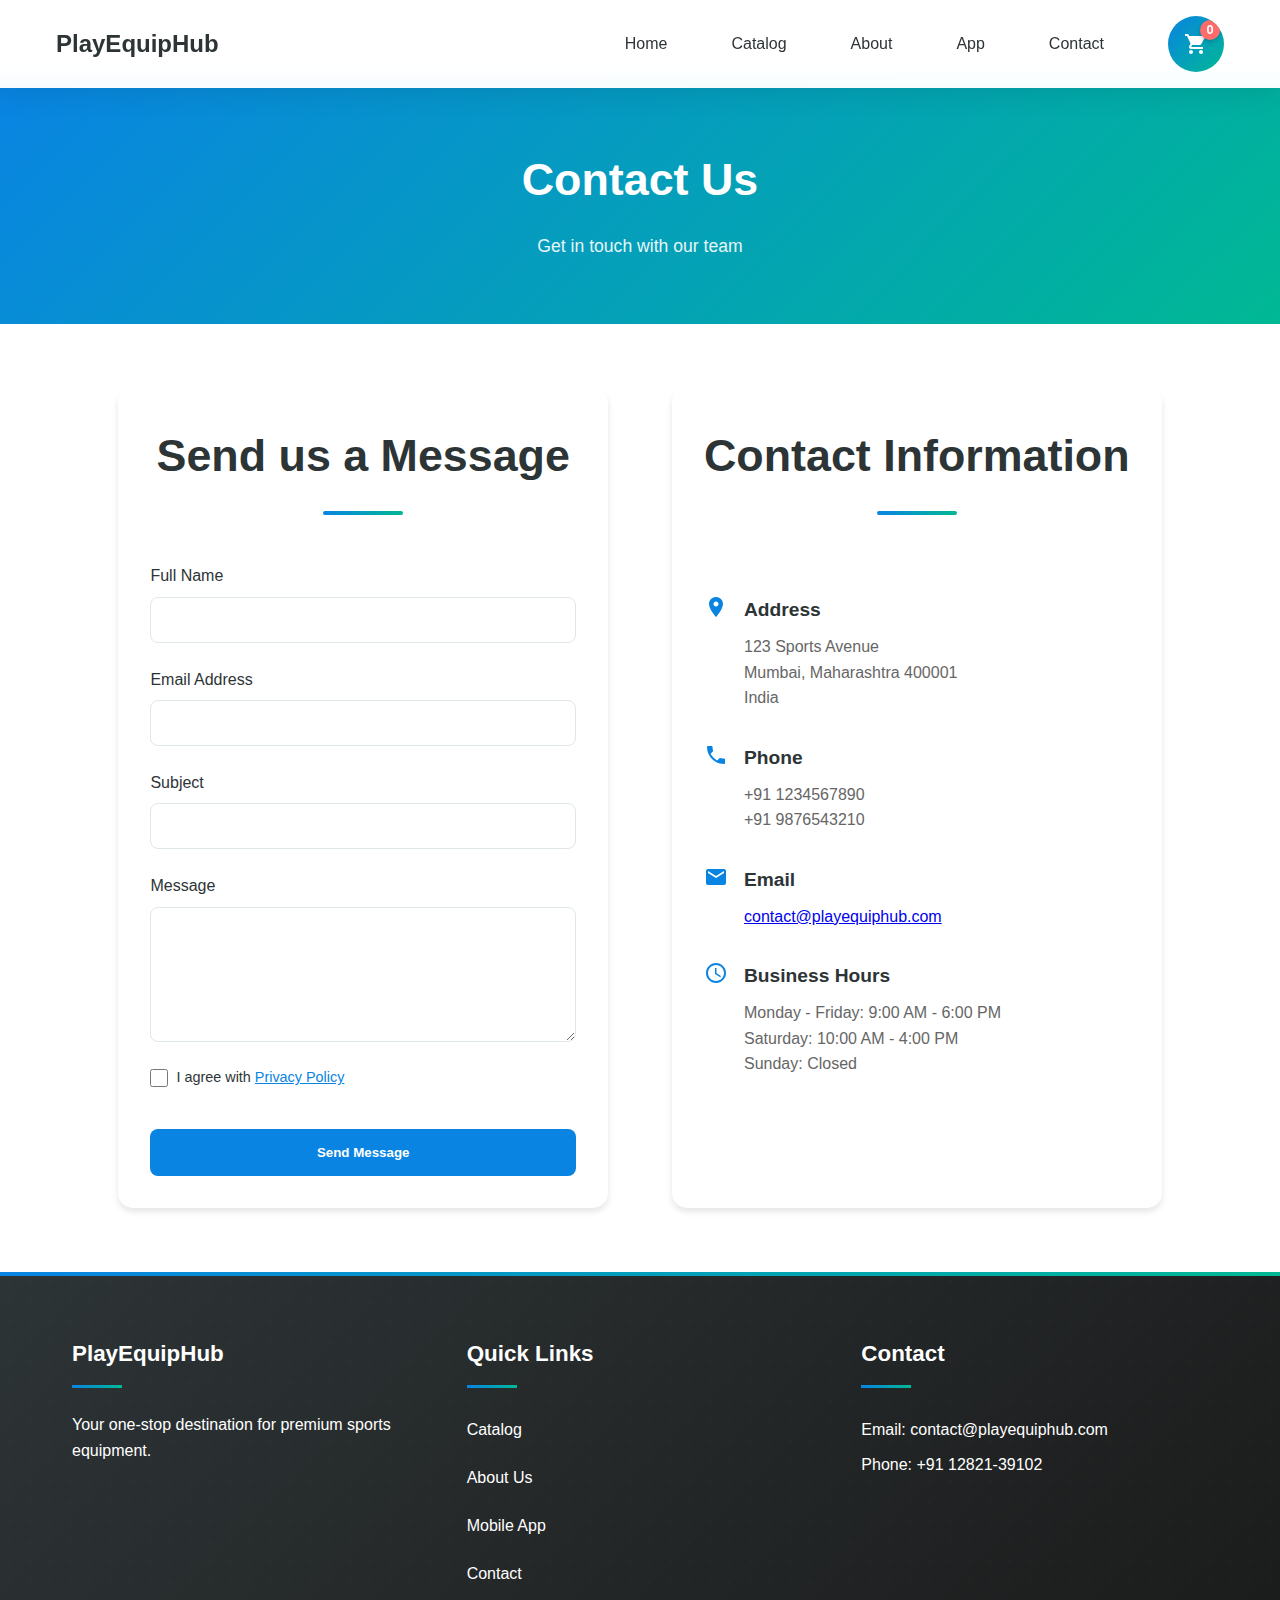
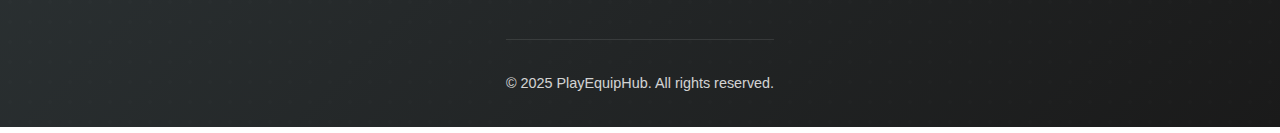
==== contact/index.html @ 311d6563 "initial commit" ====
<!DOCTYPE html>
<html lang="en">
<head>
    <meta charset="UTF-8">
		<meta name="description" content="Contact us at PlayEquipHub for any inquiries or assistance. We are here to help you with your sports equipment needs. Get in touch with us today!">
    <meta name="viewport" content="width=device-width, initial-scale=1.0">
    <title>Contact Us - PlayEquipHub</title>
    <link rel="stylesheet" href="/css/style.css">
</head>
<body>
	<header class="header">
		<div class="header-container">
				<div class="logo">
						<a href="/">PlayEquipHub</a>
				</div>
				<nav class="nav-menu">
						<ul>
								<li><a href="/">Home</a></li>
								<li><a href="/catalog">Catalog</a></li>
								<li><a href="/about">About</a></li>
								<li><a href="/app">App</a></li>
								<li><a href="/contact">Contact</a></li>
								<li class="cart-icon">
										<a href="/cart">
												<span class="cart-count">0</span>
												<svg viewBox="0 0 24 24" width="24" height="24">
														<path d="M7 18c-1.1 0-1.99.9-1.99 2S5.9 22 7 22s2-.9 2-2-.9-2-2-2zM1 2v2h2l3.6 7.59-1.35 2.45c-.16.28-.25.61-.25.96 0 1.1.9 2 2 2h12v-2H7.42c-.14 0-.25-.11-.25-.25l.03-.12.9-1.63h7.45c.75 0 1.41-.41 1.75-1.03l3.58-6.49c.08-.14.12-.31.12-.48 0-.55-.45-1-1-1H5.21l-.94-2H1zm16 16c-1.1 0-1.99.9-1.99 2s.89 2 1.99 2 2-.9 2-2-.9-2-2-2z"/>
												</svg>
										</a>
								</li>
						</ul>
				</nav>
		</div>
</header>

    <main class="contact-page">
        <section class="page-hero">
            <div class="section-container">
                <h1>Contact Us</h1>
                <p>Get in touch with our team</p>
            </div>
        </section>

        <div class="contact-content">
            <div class="section-container">
                <div class="contact-grid">
                    <div class="contact-form-container">
                        <h2>Send us a Message</h2>
                        <form class="contact-form" action="/thanks_form.php" method="POST">
                            <div class="form-group">
                                <label for="name">Full Name</label>
                                <input type="text" id="name" name="name" required>
                            </div>
                            <div class="form-group">
                                <label for="email">Email Address</label>
                                <input type="email" id="email" name="email" required>
                            </div>
                            <div class="form-group">
                                <label for="subject">Subject</label>
                                <input type="text" id="subject" name="subject" required>
                            </div>
                            <div class="form-group">
                                <label for="message">Message</label>
                                <textarea id="message" name="message" rows="6" required></textarea>
                            </div>
                            <div class="privacy-checkbox">
                                <input type="checkbox" id="privacy-policy" name="privacy-policy" required>
                                <label for="privacy-policy">I agree with <a href="/privacy-policy">Privacy Policy</a></label>
                            </div>
                            <button type="submit" class="submit-btn">Send Message</button>
                        </form>
                    </div>

                    <div class="contact-info-container">
                        <div class="contact-info">
                            <h2>Contact Information</h2>
                            <div class="info-item">
                                <svg viewBox="0 0 24 24" width="24" height="24">
                                    <path fill="currentColor" d="M12 2C8.13 2 5 5.13 5 9c0 5.25 7 13 7 13s7-7.75 7-13c0-3.87-3.13-7-7-7zm0 9.5c-1.38 0-2.5-1.12-2.5-2.5s1.12-2.5 2.5-2.5 2.5 1.12 2.5 2.5-1.12 2.5-2.5 2.5z"/>
                                </svg>
                                <div>
                                    <h3>Address</h3>
                                    <p>123 Sports Avenue<br>Mumbai, Maharashtra 400001<br>India</p>
                                </div>
                            </div>
                            <div class="info-item">
                                <svg viewBox="0 0 24 24" width="24" height="24">
                                    <path fill="currentColor" d="M6.62 10.79c1.44 2.83 3.76 5.14 6.59 6.59l2.2-2.2c.27-.27.67-.36 1.02-.24 1.12.37 2.33.57 3.57.57.55 0 1 .45 1 1V20c0 .55-.45 1-1 1-9.39 0-17-7.61-17-17 0-.55.45-1 1-1h3.5c.55 0 1 .45 1 1 0 1.25.2 2.45.57 3.57.11.35.03.74-.25 1.02l-2.2 2.2z"/>
                                </svg>
                                <div>
                                    <h3>Phone</h3>
                                    <p>+91 1234567890</p>
                                    <p>+91 9876543210</p>
                                </div>
                            </div>
                            <div class="info-item">
                                <svg viewBox="0 0 24 24" width="24" height="24">
                                    <path fill="currentColor" d="M20 4H4c-1.1 0-1.99.9-1.99 2L2 18c0 1.1.9 2 2 2h16c1.1 0 2-.9 2-2V6c0-1.1-.9-2-2-2zm0 4l-8 5-8-5V6l8 5 8-5v2z"/>
                                </svg>
                                <div>
                                    <h3>Email</h3>
                                    <p><a href="mailto:contact@playequiphub.com">contact@playequiphub.com</a></p>
                                </div>
                            </div>
                            <div class="info-item">
                                <svg viewBox="0 0 24 24" width="24" height="24">
                                    <path fill="currentColor" d="M11.99 2C6.47 2 2 6.48 2 12s4.47 10 9.99 10C17.52 22 22 17.52 22 12S17.52 2 11.99 2zM12 20c-4.42 0-8-3.58-8-8s3.58-8 8-8 8 3.58 8 8-3.58 8-8 8zm.5-13H11v6l5.25 3.15.75-1.23-4.5-2.67z"/>
                                </svg>
                                <div>
                                    <h3>Business Hours</h3>
                                    <p>Monday - Friday: 9:00 AM - 6:00 PM</p>
                                    <p>Saturday: 10:00 AM - 4:00 PM</p>
                                    <p>Sunday: Closed</p>
                                </div>
                            </div>
                        </div>
                    </div>
                </div>
            </div>
        </div>
    </main>

    <footer class="footer">
        <div class="section-container">
            <div class="footer-content">
                <div class="footer-section">
                    <h3>PlayEquipHub</h3>
                    <p>Your one-stop destination for premium sports equipment.</p>
                </div>
                <div class="footer-section">
                    <h3>Quick Links</h3>
                    <ul>
                        <li><a href="/catalog">Catalog</a></li>
                        <li><a href="/about">About Us</a></li>
                        <li><a href="/app">Mobile App</a></li>
                        <li><a href="/contact">Contact</a></li>
                    </ul>
                </div>
                <div class="footer-section">
                    <h3>Contact</h3>
										<p>Email: <a href="mailto:contact@playequiphub.com">contact@playequiphub.com</a></p>
                    <p>Phone: <a href="tel:+911282139102">+91 12821-39102</a></p>
                </div>
            </div>
            <div class="footer-bottom">
                <p>&copy; 2025 PlayEquipHub. All rights reserved.</p>
            </div>
        </div>
    </footer>

    <script src="/js/main.js"></script>
</body>
</html>
---- css/style.css ----
:root {
    --primary-color: #2D3436;
    --secondary-color: #0984E3;
    --accent-color: #00B894;
    --text-color: #2D3436;
    --light-gray: #DFE6E9;
    --white: #FFFFFF;
    --shadow: 0 4px 6px rgba(0, 0, 0, 0.1);
}

* {
    margin: 0;
    padding: 0;
    box-sizing: border-box;
}

body {
    font-family: 'Segoe UI', Tahoma, Geneva, Verdana, sans-serif;
    line-height: 1.6;
    color: var(--text-color);
}

/* Header Styles */
.header {
    position: fixed;
    top: 0;
    left: 0;
    width: 100%;
    background: rgba(255, 255, 255, 0.95);
    backdrop-filter: blur(10px);
    box-shadow: 0 4px 30px rgba(0, 0, 0, 0.1);
    z-index: 1000;
    transition: all 0.3s ease;
}

.header.scrolled {
    background: rgba(255, 255, 255, 0.98);
    transform: translateY(-100%);
}

.header.visible {
    transform: translateY(0);
}

.header-container {
    max-width: 1200px;
    margin: 0 auto;
    padding: 1rem;
    display: flex;
    justify-content: space-between;
    align-items: center;
}

.logo a {
    font-size: 1.5rem;
    font-weight: bold;
    color: var(--primary-color);
    text-decoration: none;
    display: flex;
    align-items: center;
    gap: 0.5rem;
    position: relative;
    overflow: hidden;
}

.logo a::before {
    content: '';
    position: absolute;
    width: 100%;
    height: 2px;
    bottom: 0;
    left: -100%;
    background: linear-gradient(90deg, var(--secondary-color), var(--accent-color));
    transition: left 0.3s ease;
}

.logo a:hover::before {
    left: 0;
}

.nav-menu {
    position: relative;
}

.nav-menu ul {
    display: flex;
    list-style: none;
    gap: 2rem;
    align-items: center;
}

.nav-menu a {
    text-decoration: none;
    color: var(--text-color);
    font-weight: 500;
    padding: 0.5rem 1rem;
    border-radius: 20px;
    transition: all 0.3s ease;
    position: relative;
    overflow: hidden;
}

.nav-menu a::before {
    content: '';
    position: absolute;
    top: 0;
    left: 0;
    width: 100%;
    height: 100%;
    background: linear-gradient(135deg, var(--secondary-color), var(--accent-color));
    opacity: 0;
    z-index: -1;
    transform: translateY(100%);
    transition: all 0.3s ease;
}

.nav-menu a:hover {
    color: var(--white);
}

.nav-menu a:hover::before {
    opacity: 1;
    transform: translateY(0);
}

.cart-icon {
    position: relative;
    margin-left: 1rem;
}

.cart-icon a {
    padding: 1rem;
    background: linear-gradient(135deg, var(--secondary-color), var(--accent-color));
    border-radius: 50%;
    display: flex;
    align-items: center;
    justify-content: center;
}

.cart-icon svg {
    fill: var(--white);
    transition: transform 0.3s ease;
}

.cart-icon:hover svg {
    transform: scale(1.1);
}

.cart-count {
    position: absolute;
    top: 4px;
    right: 4px;
    background: #ff6b6b;
    color: var(--white);
    font-size: 0.8rem;
    padding: 2px 6px;
    border-radius: 50%;
    box-shadow: 0 2px 5px rgba(0, 0, 0, 0.2);
    font-weight: bold;
    min-width: 20px;
    height: 20px;
    display: flex;
    align-items: center;
    justify-content: center;
    z-index: 20;
}

@keyframes pulse {
    0% {
        box-shadow: 0 0 0 0 rgba(0, 184, 148, 0.4);
    }
    70% {
        box-shadow: 0 0 0 10px rgba(0, 184, 148, 0);
    }
    100% {
        box-shadow: 0 0 0 0 rgba(0, 184, 148, 0);
    }
}

/* Hero Section */
.hero {
    margin-top: 80px;
    min-height: 80vh;
    display: flex;
    align-items: center;
    background: linear-gradient(135deg, var(--light-gray) 0%, var(--white) 100%);
    padding: 2rem;
}

.hero-content {
    flex: 1;
    padding: 2rem;
}

.hero h1 {
    font-size: 3.5rem;
    margin-bottom: 1rem;
    color: var(--primary-color);
}

.hero p {
    font-size: 1.2rem;
    margin-bottom: 2rem;
    color: var(--text-color);
}

.download-btn {
    display: inline-block;
    padding: 1rem 2rem;
    background: var(--secondary-color);
    color: var(--white);
    text-decoration: none;
    border-radius: 30px;
    font-weight: bold;
    transition: transform 0.3s ease;
}

.hero-image {
    flex: 1;
    display: flex;
    justify-content: center;
    align-items: center;
}

.hero-image img {
    max-width: 100%;
    height: auto;
    border-radius: 10px;
    box-shadow: var(--shadow);
}

/* Global Section Container */
.section-container {
    max-width: 1200px;
    display: flex;
    flex-direction: column;
    align-items: center;
    margin: 0 auto;
    padding: 0 2rem;
    width: 100%;
}

@media (max-width: 768px) {
    .section-container {
        padding: 0 1rem;
    }

    h1 {
        font-size: 2rem !important;
        margin-bottom: 1rem !important;
    }

    h2 {
        font-size: 1.8rem !important;
        margin-bottom: 1.5rem !important;
    }

    .featured-products,
    .testimonials,
    .newsletter,
    .app-hero,
    .features-section,
    .screenshots-section,
    .download-section,
    .about-hero,
    .about-content,
    .shipping-info,
    .contact-content {
        padding: 3rem 1rem !important;
    }

    .product-grid,
    .category-grid,
    .features-grid,
    .screenshots-grid,
    .values-grid,
    .team-grid,
    .partners-grid {
        grid-template-columns: 1fr !important;
        gap: 1.5rem !important;
        padding: 0 1rem !important;
    }

    .story-content,
    .mission-content {
        flex-direction: column !important;
        gap: 2rem !important;
    }

    .story-text,
    .mission-text,
    .story-image,
    .mission-image {
        width: 100% !important;
    }

    .app-hero .section-container {
        flex-direction: column;
        text-align: center;
        padding: 2rem 1rem;
    }

    .app-content {
        order: 2;
    }

    .app-preview {
        order: 1;
        margin-bottom: 2rem;
    }

    .app-content h1 {
        font-size: 2rem !important;
        margin-bottom: 1rem !important;
    }

    .app-content p {
        font-size: 1rem !important;
        margin-bottom: 1.5rem !important;
    }

    .app-buttons {
        flex-direction: column;
        gap: 1rem;
    }

    .app-btn {
        width: 100%;
        justify-content: center;
    }

    .contact-grid {
        grid-template-columns: 1fr !important;
        gap: 2rem !important;
        padding: 0 1rem !important;
    }

    .cart-container {
        grid-template-columns: 1fr !important;
        padding: 0 1rem !important;
    }

    .cart-summary {
        position: relative !important;
        top: 0 !important;
        margin-top: 2rem !important;
    }

    .footer-content {
        grid-template-columns: 1fr !important;
        gap: 2rem !important;
        padding: 0 1rem !important;
    }

    .footer-bottom {
        padding: 1rem !important;
    }

    .testimonial-card {
        padding: 1.5rem !important;
    }

    .testimonial-content {
        font-size: 1rem !important;
    }
}

@media (max-width: 480px) {
    .section-container {
        padding: 0 0.8rem;
    }

    .app-hero,
    .features-section,
    .screenshots-section,
    .download-section {
        padding: 2rem 0.8rem !important;
    }

    .cart-item {
        padding: 1rem !important;
    }

    .cart-item img {
        width: 80px !important;
        height: 80px !important;
    }

    .quantity-controls {
        width: 100px !important;
    }

    .footer {
        padding: 2rem 0.8rem 1rem !important;
    }
}

/* Global Heading Styles */
h2 {
    font-size: 2.8rem;
    color: var(--primary-color);
    text-align: center;
    margin-bottom: 3rem;
    position: relative;
    padding-bottom: 1.5rem;
}

h2::after {
    content: '';
    position: absolute;
    bottom: 0;
    left: 50%;
    transform: translateX(-50%);
    width: 80px;
    height: 4px;
    background: linear-gradient(to right, var(--secondary-color), var(--accent-color));
    border-radius: 2px;
}

/* Featured Products Section */
.featured-products {
    padding: 6rem 2rem;
    background: var(--white);
}

.featured-products h2 {
    text-align: center;
    margin-bottom: 2rem;
    font-size: 2.5rem;
}

.product-grid {
    display: grid;
    grid-template-columns: repeat(auto-fit, minmax(250px, 1fr));
    gap: 2rem;
    max-width: 1200px;
    margin: 0 auto;
}

/* Categories Section */
.categories {
    padding: 6rem 2rem;
    background: var(--light-gray);
}

@media screen and (max-width: 768px) {
	.categories {
		padding: 4rem 0rem;
	}
}

.categories h2 {
    text-align: center;
    margin-bottom: 2rem;
    font-size: 2.5rem;
}

.category-grid {
    display: grid;
    grid-template-columns: repeat(auto-fit, minmax(300px, 1fr));
    gap: 2rem;
    max-width: 1200px;
    margin: 0 auto;
}

.category-card {
    background: var(--white);
    border-radius: 10px;
    overflow: hidden;
    box-shadow: var(--shadow);
    transition: transform 0.3s ease;
    display: block;
    text-decoration: none;
    color: var(--primary-color);
}

.category-card:hover {
    transform: translateY(-5px);
}

.category-card img {
    width: 100%;
    height: 200px;
    object-fit: cover;
}

.category-card h3 {
    padding: 1rem;
    text-align: center;
    color: inherit;
}

/* Footer Styles */
.footer {
    background: linear-gradient(135deg, var(--primary-color) 0%, #1a1a1a 100%);
    color: var(--white);
    padding: 4rem 2rem 2rem;
    position: relative;
    overflow: hidden;
}

.footer::before {
    content: '';
    position: absolute;
    top: 0;
    left: 0;
    right: 0;
    height: 4px;
    background: linear-gradient(90deg, var(--secondary-color), var(--accent-color));
}

.footer::after {
    content: '';
    position: absolute;
    top: 0;
    left: 0;
    right: 0;
    bottom: 0;
    background-image: radial-gradient(circle at 10px 10px, rgba(255, 255, 255, 0.1) 2px, transparent 0);
    background-size: 20px 20px;
    opacity: 0.1;
}

.footer-content {
    position: relative;
    z-index: 1;
    max-width: 1200px;
    margin: 0 auto;
    display: grid;
    grid-template-columns: repeat(auto-fit, minmax(250px, 1fr));
    gap: 3rem;
}

.footer-section {
    position: relative;
}

.footer-section h3 {
    font-size: 1.4rem;
    margin-bottom: 1.5rem;
    position: relative;
    padding-bottom: 1rem;
    display: inline-block;
}

.footer-section h3::after {
    content: '';
    position: absolute;
    bottom: 0;
    left: 0;
    width: 50px;
    height: 3px;
    background: linear-gradient(90deg, var(--secondary-color), var(--accent-color));
    transition: width 0.3s ease;
}

.footer-section:hover h3::after {
    width: 100%;
}

.footer-section ul {
    list-style: none;
    display: flex;
    flex-direction: column;
    gap: 0.8rem;
}

.footer-section a {
    color: var(--white);
    text-decoration: none;
    transition: all 0.3s ease;
    display: inline-block;
    position: relative;
    padding: 0.3rem 0;
}

.footer-section a::before {
    content: '';
    position: absolute;
    bottom: 0;
    left: 0;
    width: 100%;
    height: 1px;
    background: linear-gradient(90deg, var(--secondary-color), var(--accent-color));
    transform: scaleX(0);
    transform-origin: right;
    transition: transform 0.3s ease;
}

.footer-section a:hover {
    color: var(--accent-color);
    transform: translateX(10px);
}

.footer-section a:hover::before {
    transform: scaleX(1);
    transform-origin: left;
}

.footer-bottom {
    position: relative;
    z-index: 1;
    text-align: center;
    margin-top: 3rem;
    padding-top: 2rem;
    border-top: 1px solid rgba(255, 255, 255, 0.1);
    display: flex;
    flex-direction: column;
    align-items: center;
    gap: 1rem;
}

.footer-bottom p {
    font-size: 0.9rem;
    opacity: 0.8;
}

.footer-legal-links {
    display: flex;
    gap: 2rem;
    margin-bottom: 1rem;
}

.footer-legal-links a {
    color: var(--white);
    text-decoration: none;
    font-size: 0.9rem;
    opacity: 0.8;
    transition: all 0.3s ease;
    position: relative;
}

.footer-legal-links a::after {
    content: '';
    position: absolute;
    bottom: -3px;
    left: 0;
    width: 100%;
    height: 1px;
    background: linear-gradient(90deg, var(--secondary-color), var(--accent-color));
    transform: scaleX(0);
    transform-origin: right;
    transition: transform 0.3s ease;
}

.footer-legal-links a:hover {
    opacity: 1;
    color: var(--accent-color);
}

.footer-legal-links a:hover::after {
    transform: scaleX(1);
    transform-origin: left;
}

@media (max-width: 768px) {
    .footer-legal-links {
        flex-direction: column;
        gap: 0.5rem;
        align-items: center;
    }
}

/* Container */
.container {
    max-width: 1200px;
		width: 100%;
		margin: 0 auto;
    padding: 0 2rem;
    display: flex;
    align-items: center;
}

/* Product Card Styles */
.product-card {
    background: var(--white);
    border-radius: 10px;
    padding: 1rem;
    box-shadow: var(--shadow);
    transition: transform 0.3s ease;
    display: flex;
    flex-direction: column;
    align-items: center;
    text-align: center;
}

.product-card:hover {
    transform: translateY(-5px);
}

.product-card img {
    width: 100%;
    height: 200px;
    object-fit: cover;
    border-radius: 8px;
    margin-bottom: 1rem;
}

.product-card h3 {
    font-size: 1.2rem;
    margin-bottom: 0.5rem;
    color: var(--primary-color);
}

.product-card .price {
    font-size: 1.25rem;
    font-weight: bold;
    color: var(--secondary-color);
    margin-bottom: 1rem;
}

.product-card button {
    background: var(--secondary-color);
    color: var(--white);
    border: none;
    padding: 0.5rem 1.5rem;
    border-radius: 25px;
    cursor: pointer;
    transition: background-color 0.3s ease;
}

.product-card button:hover {
    background: var(--accent-color);
}

/* Catalog Page Styles */
.catalog-page {
    margin-top: 80px;
    padding: 2rem;
}

.catalog-header {
    max-width: 1200px;
    margin: 0 auto 2rem;
    display: flex;
    justify-content: space-between;
    align-items: center;
    flex-wrap: wrap;
    gap: 1rem;
}

.catalog-header h1 {
    font-size: 2.5rem;
    color: var(--primary-color);
}

.filters {
    display: flex;
    gap: 1rem;
}

.filters select {
    padding: 0.5rem 1rem;
    border: 1px solid var(--light-gray);
    border-radius: 5px;
    font-size: 1rem;
}

.catalog-grid {
    display: grid;
    grid-template-columns: repeat(auto-fill, minmax(280px, 1fr));
    gap: 2rem;
    max-width: 1200px;
    margin: 0 auto;
}

.catalog-product-card {
    background: var(--white);
    border-radius: 15px;
    overflow: hidden;
    box-shadow: var(--shadow);
    transition: transform 0.3s ease, box-shadow 0.3s ease;
    display: flex;
    flex-direction: column;
}

.catalog-product-card:hover {
    transform: translateY(-5px);
    box-shadow: 0 8px 15px rgba(0, 0, 0, 0.15);
}

.catalog-product-card img {
    width: 100%;
    height: 280px;
    object-fit: cover;
    transition: transform 0.3s ease;
}

.catalog-product-card:hover img {
    transform: scale(1.05);
}

.catalog-product-card .product-info {
    padding: 1.5rem;
    display: flex;
    flex-direction: column;
    gap: 0.5rem;
    flex-grow: 1;
}

.catalog-product-card h3 {
    font-size: 1.4rem;
    color: var(--primary-color);
    margin-bottom: 0.5rem;
}

.catalog-product-card .description {
    color: #666;
    font-size: 0.95rem;
    line-height: 1.5;
    flex-grow: 1;
}

.catalog-product-card .price {
    font-size: 1.5rem;
    font-weight: bold;
    color: var(--secondary-color);
    margin: 1rem 0;
}

.catalog-product-card button {
    background: var(--secondary-color);
    color: var(--white);
    border: none;
    padding: 0.8rem 1.5rem;
    border-radius: 25px;
    cursor: pointer;
    transition: all 0.3s ease;
    font-weight: 600;
    text-transform: uppercase;
    letter-spacing: 0.5px;
    width: 100%;
}

.catalog-product-card button:hover {
    background: var(--accent-color);
    transform: translateY(-2px);
}

/* App Page Styles */
.app-page {
    margin-top: 80px;
}

.app-hero {
    padding: 4rem 0;
    background: linear-gradient(135deg, #6B73FF 0%, #000DFF 100%);
    color: white;
}

.app-hero .section-container {
    display: flex;
    align-items: center;
    justify-content: space-between;
    gap: 4rem;
    flex-direction: row;
}

.app-content {
    flex: 1;
    order: 1;
}

.app-preview {
    flex: 1;
    display: flex;
    justify-content: flex-end;
    order: 2;
}

.app-preview img {
    max-width: 100%;
    height: auto;
    border-radius: 20px;
    box-shadow: 0 10px 30px rgba(0, 0, 0, 0.2);
}

@media (max-width: 768px) {
    .app-hero .section-container {
        flex-direction: column;
        text-align: center;
    }

    .app-preview {
        justify-content: center;
        order: 1;
    }

    .app-content {
        order: 2;
    }
}

.app-hero::before {
    content: '';
    position: absolute;
    top: 0;
    left: 0;
    right: 0;
    bottom: 0;
    background-image: radial-gradient(circle at 10px 10px, rgba(255, 255, 255, 0.1) 2px, transparent 0);
    background-size: 20px 20px;
    opacity: 0.2;
    z-index: 1;
}

.app-content h1 {
    font-size: 3.5rem;
    margin-bottom: 1.5rem;
    text-shadow: 0 2px 4px rgba(0, 0, 0, 0.1);
}

.app-content p {
    font-size: 1.2rem;
    max-width: 600px;
    margin: 0 auto 2rem;
    line-height: 1.8;
}

.app-buttons {
    display: flex;
    gap: 1.5rem;
    justify-content: center;
    margin-top: 2.5rem;
}

.app-btn {
    display: flex;
    align-items: center;
    gap: 0.8rem;
    padding: 1rem 2rem;
    background: var(--white);
    color: var(--primary-color);
    border-radius: 30px;
    text-decoration: none;
    font-weight: 600;
    transition: all 0.3s ease;
    box-shadow: 0 4px 15px rgba(0, 0, 0, 0.1);
}

.app-btn:hover {
    transform: translateY(-3px);
    box-shadow: 0 6px 20px rgba(0, 0, 0, 0.15);
}

.app-btn img {
    width: 24px;
    height: 24px;
}

.features {
	padding: 6rem 2rem;
}

@media (max-width: 768px) {
	.features {
		padding: 4rem 0rem;
	}
}

.features-section {
    padding: 6rem 2rem;
    background: var(--white);
}

.features-section h2 {
    text-align: center;
    font-size: 2.5rem;
    margin-bottom: 3rem;
    color: var(--primary-color);
}

.features-grid {
    display: grid;
    grid-template-columns: repeat(auto-fit, minmax(280px, 1fr));
    gap: 2.5rem;
    max-width: 1200px;
    margin: 0 auto;
}

.feature-card {
    background: var(--white);
    padding: 2.5rem 2rem;
    border-radius: 15px;
    box-shadow: 0 4px 20px rgba(0, 0, 0, 0.06);
    text-align: center;
    transition: all 0.3s ease;
    border: 1px solid var(--light-gray);
}

.feature-card:hover {
    transform: translateY(-5px);
    box-shadow: 0 8px 25px rgba(0, 0, 0, 0.1);
    border-color: var(--secondary-color);
}

.feature-icon {
    width: 64px;
    height: 64px;
    margin-bottom: 1.5rem;
}

.feature-card h3 {
    font-size: 1.4rem;
    color: var(--primary-color);
    margin-bottom: 1rem;
}

.feature-card p {
    color: #666;
    line-height: 1.6;
}

.screenshots-section {
    padding: 6rem 2rem;
    background: var(--light-gray);
}

.screenshots-section h2 {
    text-align: center;
    font-size: 2.5rem;
    margin-bottom: 3rem;
    color: var(--primary-color);
}

.screenshots-grid {
    display: grid;
    grid-template-columns: repeat(auto-fit, minmax(300px, 1fr));
    gap: 2.5rem;
    max-width: 1200px;
    margin: 0 auto;
}

.screenshot-card {
    position: relative;
    border-radius: 15px;
    overflow: hidden;
    box-shadow: 0 4px 20px rgba(0, 0, 0, 0.1);
    transition: all 0.3s ease;
}

.screenshot-card:hover {
    transform: translateY(-5px) scale(1.02);
    box-shadow: 0 8px 30px rgba(0, 0, 0, 0.15);
}

.screenshot-card img {
    width: 100%;
    height: auto;
    display: block;
}

.download-section {
    padding: 6rem 2rem;
    background: linear-gradient(135deg, var(--secondary-color) 0%, var(--accent-color) 100%);
    color: var(--white);
    text-align: center;
}

.download-content {
    max-width: 800px;
    margin: 0 auto;
}

.download-content h2 {
		color: var(--white);
    font-size: 2.8rem;
    margin-bottom: 1.5rem;
}

.download-content p {
    font-size: 1.2rem;
    margin-bottom: 2.5rem;
    opacity: 0.9;
}

/* Responsive Design for App Page */
@media (max-width: 768px) {
    .app-hero {
        padding: 4rem 1.5rem;
    }

    .app-content h1 {
        font-size: 2.5rem;
    }

    .app-buttons {
        flex-direction: column;
        align-items: center;
    }

    .app-btn {
        width: 100%;
        max-width: 280px;
        justify-content: center;
    }

    .features-grid {
        gap: 1.5rem;
    }

    .screenshots-grid {
        gap: 1.5rem;
    }

    .download-content h2 {
        font-size: 2rem;
    }
}

/* About Page Styles */
.about-page {
    margin-top: 80px;
}

.about-hero {
    background: linear-gradient(135deg, var(--secondary-color) 0%, var(--accent-color) 100%);
    padding: 6rem 2rem;
    text-align: center;
    position: relative;
    overflow: hidden;
    color: var(--white);
}

.about-hero::before {
    content: '';
    position: absolute;
    top: 0;
    left: 0;
    right: 0;
    bottom: 0;
    background-image: radial-gradient(circle at 10px 10px, rgba(255, 255, 255, 0.1) 2px, transparent 0);
    background-size: 20px 20px;
    opacity: 0.2;
    z-index: 1;
}

.about-hero h1 {
    font-size: 3.5rem;
    margin-bottom: 1rem;
    position: relative;
    z-index: 2;
    color: var(--white);
}

.about-hero p {
    font-size: 1.2rem;
    max-width: 600px;
    margin: 0 auto;
    position: relative;
    z-index: 2;
    color: var(--white);
}

.about-content {
    max-width: 1200px;
    margin: 0 auto;
    padding: 4rem 0;
}

.about-story, .about-mission {
    margin-bottom: 6rem;
}

.story-content, .mission-content {
    display: flex;
    align-items: center;
    gap: 3rem;
    margin-top: 2rem;
}

.story-text, .mission-text {
    flex: 1;
}

.story-text p, .mission-text p {
    font-size: 1.1rem;
    line-height: 1.8;
    color: var(--text-color);
    margin-bottom: 1.5rem;
}

.story-image, .mission-image {
    flex: 1;
    border-radius: 15px;
    overflow: hidden;
    box-shadow: var(--shadow);
}

.story-image img, .mission-image img {
    width: 100%;
    height: auto;
    display: block;
    transition: transform 0.5s ease;
}

.story-image img:hover, .mission-image img:hover {
    transform: scale(1.03);
}

.about-values {
    margin-bottom: 6rem;
}

.values-grid {
    display: grid;
    grid-template-columns: repeat(3, 1fr);
    gap: 2.5rem;
    margin: 3rem 0;
}

.value-card {
    background: var(--white);
    padding: 3rem 2rem;
    border-radius: 15px;
    box-shadow: var(--shadow);
    text-align: center;
    transition: all 0.3s ease;
    border: 1px solid var(--light-gray);
}

.value-card:hover {
    transform: translateY(-10px);
    box-shadow: 0 15px 30px rgba(0, 0, 0, 0.1);
    border-color: var(--secondary-color);
}

.value-icon {
    width: 64px;
    height: 64px;
    margin: 0 auto 1.5rem;
}

.value-card h3 {
    font-size: 1.5rem;
    color: var(--primary-color);
    margin-bottom: 1rem;
}

.value-card p {
    color: var(--text-color);
    line-height: 1.6;
}

.about-team {
    margin-bottom: 4rem;
}

.team-grid {
    display: grid;
    grid-template-columns: repeat(3, 1fr);
    gap: 3rem;
    margin-top: 3rem;
}

.team-member {
    text-align: center;
    transition: transform 0.3s ease;
}

.team-member:hover {
    transform: translateY(-5px);
}

.team-member img {
    width: 220px;
    height: 220px;
    border-radius: 50%;
    object-fit: cover;
    margin-bottom: 1.5rem;
    box-shadow: 0 5px 15px rgba(0, 0, 0, 0.1);
    border: 5px solid var(--white);
}

.team-member h3 {
    font-size: 1.4rem;
    color: var(--primary-color);
    margin-bottom: 0.5rem;
}

.team-member p {
    color: var(--secondary-color);
    font-weight: 500;
}

/* Responsive Design for About Page */
@media (max-width: 992px) {
    .story-content, .mission-content {
        flex-direction: column;
    }
    
    .mission-content {
        flex-direction: column-reverse;
    }
    
    .story-text, .mission-text, .story-image, .mission-image {
        width: 100%;
    }
}

@media (max-width: 768px) {
    .about-hero h1 {
        font-size: 2.5rem;
    }
    
    .about-hero p {
        font-size: 1rem;
    }
    
    .story-text p, .mission-text p {
        font-size: 1rem;
    }
    
    .values-grid, .team-grid {
        gap: 1.5rem;
    }
    
    .value-card {
        padding: 2rem 1.5rem;
    }
    
    .team-member img {
        width: 180px;
        height: 180px;
    }
}

/* Cart Page Styles */
.cart-page {
    margin-top: 80px;
    padding: 2rem 0;
}

.cart-page h1 {
    font-size: 2.5rem;
    color: var(--primary-color);
    margin-bottom: 2rem;
    text-align: center;
}

.cart-container {
    max-width: 1200px;
    margin: 0 auto;
    display: grid;
    grid-template-columns: 2fr 1fr;
    gap: 2rem;
    margin-bottom: 4rem;
}

.cart-item {
    display: flex;
    align-items: center;
    gap: 1rem;
    background: var(--white);
    padding: 1rem;
    border-radius: 10px;
    margin-bottom: 1rem;
    box-shadow: var(--shadow);
}

.cart-item img {
    width: 100px;
    height: 100px;
    object-fit: cover;
    border-radius: 5px;
}

.cart-summary {
    background: var(--white);
    padding: 2rem;
    border-radius: 15px;
    box-shadow: var(--shadow);
    position: sticky;
    top: 100px;
    height: fit-content;
}

.cart-summary h2 {
    font-size: 1.5rem;
    margin-bottom: 1.5rem;
    text-align: left;
    padding-bottom: 0;
}

.cart-summary h2::after {
    display: none;
}

.summary-item {
    display: flex;
    justify-content: space-between;
    margin-bottom: 1rem;
    font-size: 1.1rem;
}

.total {
    border-top: 1px solid var(--light-gray);
    padding-top: 1rem;
    font-weight: bold;
    font-size: 1.2rem;
}

.checkout-btn {
    width: 100%;
    background: var(--secondary-color);
    color: var(--white);
    border: none;
    padding: 1rem;
    border-radius: 25px;
    cursor: pointer;
    transition: all 0.3s ease;
    font-weight: 600;
    font-size: 1.1rem;
    margin-top: 1.5rem;
}

.checkout-btn:hover {
    background: var(--accent-color);
    transform: translateY(-3px);
    box-shadow: 0 6px 15px rgba(0, 0, 0, 0.1);
}

/* Related Products Section */
.related-products {
    padding: 4rem 0;
}

/* Shipping Info Section */
.shipping-info {	
    padding: 6rem 0;
    background: var(--white);
}

.info-cards {
    display: grid;
    grid-template-columns: repeat(3, 1fr);
    gap: 2rem;
    margin-top: 3rem;
}

.info-card {
    background: var(--white);
    padding: 2.5rem 2rem;
    border-radius: 15px;
    box-shadow: var(--shadow);
    text-align: center;
    transition: all 0.3s ease;
    border: 1px solid var(--light-gray);
}

.info-card:hover {
    transform: translateY(-10px);
    box-shadow: 0 15px 30px rgba(0, 0, 0, 0.1);
    border-color: var(--secondary-color);
}

.info-icon {
    width: 64px;
    height: 64px;
    margin: 0 auto 1.5rem;
}

.info-card h3 {
    font-size: 1.5rem;
    color: var(--primary-color);
    margin-bottom: 1rem;
}

.info-card p {
    color: var(--text-color);
    line-height: 1.6;
}

/* Responsive Design */
@media (max-width: 768px) {
    .container {
        flex-direction: column;
        text-align: center;
    }

    .cart-container {
        grid-template-columns: 1fr;
    }

    .cart-item {
        flex-direction: column;
        text-align: center;
        padding: 1.5rem 1rem;
    }
    
    .cart-item img {
        width: 120px;
        height: 120px;
        margin-bottom: 1rem;
    }
    
    .cart-item-details {
        width: 100%;
        margin-bottom: 1rem;
    }
    
    .cart-item-total {
        width: 100%;
        text-align: center;
        display: flex;
        flex-direction: column;
        align-items: center;
    }
    
    .cart-item-total p {
        margin-bottom: 0.8rem;
    }
    
    .remove-btn {
        margin: 0 auto;
    }
    
    .quantity-controls {
        margin: 0.5rem auto;
        width: 120px;
    }
    
    .quantity-btn {
        width: 36px;
        height: 36px;
        font-size: 1.2rem;
    }
    
    .quantity {
        min-width: 36px;
        font-size: 1.1rem;
    }

    .app-buttons {
        flex-direction: column;
        align-items: center;
    }

    .filters {
        width: 100%;
        flex-direction: column;
    }

    h2 {
        font-size: 2.2rem;
        padding-bottom: 1.2rem;
    }

    h2::after {
        width: 60px;
        height: 3px;
    }

    .section-container {
        padding: 0 1rem;
    }
}

/* Toast Message */
.toast-message {
    position: fixed;
    bottom: 20px;
    right: 20px;
    background-color: var(--white);
    border-radius: 8px;
    box-shadow: 0 4px 12px rgba(0, 0, 0, 0.15);
    padding: 0;
    z-index: 1000;
    transform: translateY(100px);
    opacity: 0;
    transition: all 0.3s ease;
}

.toast-message.show {
    transform: translateY(0);
    opacity: 1;
}

.toast-content {
    display: flex;
    align-items: center;
    padding: 12px 20px;
    gap: 10px;
}

.toast-content svg {
    flex-shrink: 0;
}

.toast-content span {
    font-weight: 500;
}

/* Cart Item Styles */
.cart-items {
    display: flex;
    flex-direction: column;
    gap: 1rem;
}

.cart-item {
    display: flex;
    align-items: center;
    gap: 1.5rem;
    background: var(--white);
    padding: 1.5rem;
    border-radius: 10px;
    box-shadow: var(--shadow);
}

.cart-item img {
    width: 100px;
    height: 100px;
    object-fit: cover;
    border-radius: 8px;
}

.cart-item-details {
    flex: 1;
}

.cart-item-details h3 {
    font-size: 1.2rem;
    margin-bottom: 0.5rem;
}

.cart-item-details .price {
    font-size: 1.1rem;
    font-weight: bold;
    color: var(--secondary-color);
    margin-bottom: 0.5rem;
}

.quantity-controls {
    display: flex;
    align-items: center;
    justify-content: center;
    gap: 0.5rem;
}

.quantity-btn {
    background: var(--light-gray);
    border: none;
    width: 30px;
    height: 30px;
    border-radius: 50%;
    display: inline-flex;
    align-items: center;
    justify-content: center;
    font-weight: bold;
    cursor: pointer;
    transition: all 0.2s ease;
    line-height: 1;
    padding: 0;
}

.quantity-btn:hover {
    background: var(--secondary-color);
    color: var(--white);
}

.quantity {
    font-weight: 500;
    min-width: 30px;
    text-align: center;
    display: inline-flex;
    align-items: center;
    justify-content: center;
}

.cart-item-total {
    text-align: right;
}

.cart-item-total p {
    font-size: 1.2rem;
    font-weight: bold;
    margin-bottom: 0.5rem;
}

.remove-btn {
    background: none;
    border: none;
    color: #ff6b6b;
    cursor: pointer;
    font-weight: 500;
    transition: all 0.2s ease;
}

.remove-btn:hover {
    text-decoration: underline;
}

.empty-cart {
    text-align: center;
    padding: 3rem;
    background: var(--white);
    border-radius: 10px;
    box-shadow: var(--shadow);
    font-size: 1.2rem;
    color: #666;
}

/* View All Button */
.view-all-container {
    text-align: center;
    margin-top: 3rem;
}

.view-all-btn {
    display: inline-block;
    padding: 1rem 2.5rem;
    background: var(--secondary-color);
    color: var(--white);
    text-decoration: none;
    border-radius: 30px;
    font-weight: 600;
    transition: all 0.3s ease;
    box-shadow: var(--shadow);
}

.view-all-btn:hover {
    background: var(--accent-color);
    transform: translateY(-3px);
    box-shadow: 0 8px 15px rgba(0, 0, 0, 0.1);
}

/* Testimonials Section */
.testimonials {
    padding: 6rem 0;
    background: linear-gradient(135deg, var(--secondary-color) 0%, var(--accent-color) 100%);
    color: var(--white);
    position: relative;
    overflow: hidden;
}

.testimonials::before {
    content: '';
    position: absolute;
    top: 0;
    left: 0;
    right: 0;
    bottom: 0;
    background-image: radial-gradient(circle at 10px 10px, rgba(255, 255, 255, 0.1) 2px, transparent 0);
    background-size: 20px 20px;
    opacity: 0.2;
    z-index: 1;
}

.testimonials .section-container {
    position: relative;
    z-index: 2;
}

.testimonials h2 {
    color: var(--white);
}

.testimonials h2::after {
    background: var(--white);
}

.testimonials-slider {
    display: flex;
    overflow-x: auto;
    scroll-snap-type: x mandatory;
    scroll-behavior: smooth;
    -webkit-overflow-scrolling: touch;
    gap: 2rem;
    padding: 1rem 0.5rem;
    margin: 0 -0.5rem;
    scrollbar-width: thin;
    position: relative;
    width: 100%;
}

.testimonial-card {
    flex: 0 0 100%;
    scroll-snap-align: start;
    background: rgba(255, 255, 255, 0.1);
    backdrop-filter: blur(10px);
    border-radius: 15px;
    padding: 2rem;
    box-shadow: 0 8px 20px rgba(0, 0, 0, 0.1);
    border: 1px solid rgba(255, 255, 255, 0.2);
    width: 100%;
    min-width: 100%;
    box-sizing: border-box;
}

.testimonial-content {
    font-size: 1.2rem;
    line-height: 1.8;
    margin-bottom: 2rem;
    font-style: italic;
}

.testimonial-author {
    display: flex;
    align-items: center;
    gap: 1rem;
}

.testimonial-author img {
    width: 60px;
    height: 60px;
    border-radius: 50%;
    object-fit: cover;
    border: 3px solid var(--white);
}

.author-info h4 {
    font-size: 1.2rem;
    margin-bottom: 0.2rem;
}

.author-info p {
    font-size: 0.9rem;
    opacity: 0.8;
}

.testimonial-dots {
    display: flex;
    justify-content: center;
    gap: 0.5rem;
    margin-top: 2rem;
}

.dot {
    width: 12px;
    height: 12px;
    border-radius: 50%;
    background: rgba(255, 255, 255, 0.3);
    cursor: pointer;
    transition: all 0.3s ease;
}

.dot.active {
    background: var(--white);
    transform: scale(1.2);
}

@media (max-width: 768px) {
    .testimonials {
        padding: 4rem 0;
    }

    .testimonials-slider {
        padding: 0;
        margin: 0;
        gap: 0;
    }

    .testimonial-card {
        padding: 1.5rem;
    }

    .testimonial-content {
        font-size: 1rem;
    }
}

/* Newsletter Section */
.newsletter {
    padding: 6rem 0;
    background: var(--light-gray);
}

.newsletter-content {
    max-width: 700px;
    margin: 0 auto;
    text-align: center;
}

.newsletter-content p {
    font-size: 1.2rem;
    margin-bottom: 2.5rem;
    max-width: 600px;
    margin-left: auto;
    margin-right: auto;
}

.newsletter-form .privacy-checkbox {
    display: flex;
    align-items: center;
    gap: 0.5rem;
    margin-bottom: 1rem;
    font-size: 0.9rem;
    color: var(--dark-gray);
}

.newsletter-form .privacy-checkbox input[type="checkbox"] {
    width: 18px;
    height: 18px;
    flex: none;
    cursor: pointer;
    box-shadow: none;
}

.newsletter-form .privacy-checkbox label {
    cursor: pointer;
}


.newsletter-form {
    display: flex;
		flex-direction: column;
    gap: 1rem;
    max-width: 500px;
    margin: 0 auto;
}

.newsletter-form input {
    flex: 1;
    padding: 1rem 1.5rem;
    border: none;
    border-radius: 30px;
    font-size: 1rem;
    box-shadow: var(--shadow);
}

.newsletter-form button {
    padding: 1rem 2rem;
    background: var(--secondary-color);
    color: var(--white);
    border: none;
    border-radius: 30px;
    font-weight: 600;
    cursor: pointer;
    transition: all 0.3s ease;
}

.newsletter-form button:hover {
    background: var(--accent-color);
    transform: translateY(-3px);
    box-shadow: 0 6px 15px rgba(0, 0, 0, 0.1);
}

.newsletter-form .privacy-checkbox {
    display: flex;
		justify-content: center;
    align-items: center;
    gap: 0.5rem;
    margin-top: 0.5rem;
    font-size: 0.9rem;
    color: var(--dark-gray);
}

.newsletter-form .privacy-checkbox a {
    color: var(--secondary-color);
    text-decoration: underline;
    transition: color 0.3s ease;
}

.newsletter-form .privacy-checkbox a:hover {
    color: var(--accent-color);
}


@media (min-width: 768px) {
    .testimonial-card {
        flex: 0 0 100%;
    }
}

@media (max-width: 768px) {
    .newsletter-form {
        flex-direction: column;
    }
    
    .newsletter-form input,
    .newsletter-form button {
        width: 100%;
    }
}

/* Стили для таймлайна на странице App */
.app-timeline-section {
    padding: 4rem 0;
    background-color: #f9f9f9;
}

.timeline {
    position: relative;
    max-width: 1000px;
    margin: 0 auto;
    padding: 2rem 0;
}

.timeline::before {
    content: '';
    position: absolute;
    width: 4px;
    background-color: #0984E3;
    top: 0;
    bottom: 0;
    left: 50%;
    transform: translateX(-50%);
    border-radius: 2px;
}

.timeline-item {
    position: relative;
    width: 50%;
    padding: 0 40px 50px 0;
    box-sizing: border-box;
}

.timeline-item:nth-child(even) {
    margin-left: 50%;
    padding: 0 0 50px 40px;
}

.timeline-dot {
    position: absolute;
    width: 20px;
    height: 20px;
    background-color: #0984E3;
    border-radius: 50%;
    top: 0;
    right: -10px;
    z-index: 1;
}

.timeline-item:nth-child(even) .timeline-dot {
    left: -10px;
    right: auto;
}

.timeline-date {
    position: absolute;
    top: 0;
    right: 20px;
    font-weight: bold;
    color: #0984E3;
}

.timeline-item:nth-child(even) .timeline-date {
    left: 20px;
    right: auto;
}

.timeline-content {
    padding: 20px;
    background-color: white;
    border-radius: 10px;
    box-shadow: 0 3px 10px rgba(0, 0, 0, 0.1);
    margin-top: 30px;
}

.timeline-content h3 {
    margin-top: 0;
    color: #0984E3;
}

/* Стили для FAQ на странице App */
.app-faq-section {
    padding: 4rem 0;
}

.faq-container {
    max-width: 800px;
    margin: 0 auto;
}

.faq-item {
    margin-bottom: 1rem;
    border-radius: 10px;
    overflow: hidden;
    box-shadow: 0 3px 10px rgba(0, 0, 0, 0.1);
}

.faq-question {
    display: flex;
    justify-content: space-between;
    align-items: center;
    padding: 1.5rem;
    background-color: white;
    cursor: pointer;
}

.faq-question h3 {
    margin: 0;
    font-size: 1.1rem;
}

.faq-toggle {
    font-size: 1.5rem;
    font-weight: bold;
    color: #0984E3;
    transition: transform 0.3s ease;
}

.faq-item.active .faq-toggle {
    transform: rotate(45deg);
}

.faq-answer {
    padding: 0 1.5rem;
    max-height: 0;
    overflow: hidden;
    transition: max-height 0.3s ease, padding 0.3s ease;
}

.faq-item.active .faq-answer {
    padding: 0 1.5rem 1.5rem;
    max-height: 200px;
}

/* Стили для секции статистики на странице App */
.app-stats-section {
    padding: 4rem 0;
    background: linear-gradient(135deg, #0984E3, #00B894);
    color: white;
    text-align: center;
}

.stats-container {
    display: flex;
    justify-content: space-around;
    flex-wrap: wrap;
    max-width: 1000px;
    margin: 0 auto;
}

.stat-item {
    padding: 2rem;
    flex: 1;
    min-width: 200px;
}

.stat-number {
    font-size: 3rem;
    font-weight: bold;
    margin-bottom: 0.5rem;
}

.stat-label {
    font-size: 1.2rem;
    opacity: 0.9;
}

/* Стили для таймлайна истории на странице About */
.about-history {
    margin-top: 4rem;
}

.history-timeline {
    position: relative;
    padding: 2rem 0;
}

.timeline-container {
    position: relative;
    max-width: 1000px;
    margin: 0 auto;
}

.timeline-container::before {
    content: '';
    position: absolute;
    width: 4px;
    background-color: #0984E3;
    top: 0;
    bottom: 0;
    left: 0;
    border-radius: 2px;
}

.timeline-milestone {
    position: relative;
    padding-left: 50px;
    margin-bottom: 3rem;
}

.milestone-year {
    position: absolute;
    left: -32px;
    top: -10px;
    background-color: #0984E3;
    color: white;
    padding: 0.5rem 1rem;
    border-radius: 20px;
    font-weight: bold;
    z-index: 2;
}

.milestone-dot {
    position: absolute;
    width: 20px;
    height: 20px;
    background-color: white;
    border: 4px solid #0984E3;
    border-radius: 50%;
    left: -8px;
    top: 30px;
}

.milestone-content {
    background-color: white;
    padding: 1.5rem;
    border-radius: 10px;
    box-shadow: 0 3px 10px rgba(0, 0, 0, 0.1);
    margin-top: 20px;
}

.milestone-content h3 {
    margin-top: 0;
    color: #0984E3;
}

/* Новые стили для секции Partners */
.about-partners {
    margin-top: 4rem;
    padding: 4rem 0;
}

.partners-grid {
    display: grid;
    grid-template-columns: repeat(3, 1fr);
    gap: 2rem;
    margin-top: 3rem;
}

.partner-card {
    background-color: white;
    padding: 2rem;
    border-radius: 15px;
    box-shadow: 0 3px 10px rgba(0, 0, 0, 0.1);
    text-align: center;
    transition: transform 0.3s ease, box-shadow 0.3s ease;
}

.partner-card:hover {
    transform: translateY(-10px);
    box-shadow: 0 15px 30px rgba(0, 0, 0, 0.15);
}

.partner-logo {
    width: 120px;
    height: 120px;
    margin: 0 auto 1.5rem;
    padding: 1rem;
    background: #f8f9fa;
    border-radius: 50%;
    display: flex;
    align-items: center;
    justify-content: center;
}

.partner-logo img {
    max-width: 100%;
    height: auto;
}

.partner-card h3 {
    color: var(--primary-color);
    margin-bottom: 1rem;
    font-size: 1.4rem;
}

.partner-card p {
    color: #666;
    line-height: 1.6;
    margin-bottom: 1.5rem;
}

.partner-card .partnership-duration {
    color: var(--secondary-color);
    font-weight: 600;
    font-size: 0.9rem;
    padding: 0.5rem 1rem;
    background: rgba(9, 132, 227, 0.1);
    border-radius: 20px;
    display: inline-block;
}

@media (max-width: 768px) {
    .partners-grid {
        grid-template-columns: 1fr;
        gap: 1.5rem;
    }
}

/* Стили для карты с офисами на странице About */
.about-locations {
    margin-top: 4rem;
}

.locations-container {
    display: flex;
    flex-wrap: wrap;
    gap: 2rem;
}

.locations-map {
    flex: 1;
    min-width: 300px;
}

.map-container {
    position: relative;
    width: 100%;
    height: 400px;
    background-color: #f5f5f5;
    border-radius: 10px;
    overflow: hidden;
}

.india-map {
    width: 100%;
    height: 100%;
    object-fit: contain;
}

.map-marker {
    position: absolute;
    transform: translate(-50%, -50%);
    cursor: pointer;
}

.map-marker.mumbai {
    bottom: 40%;
    left: 30%;
}

.map-marker.delhi {
    top: 30%;
    left: 40%;
}

.map-marker.bangalore {
    bottom: 30%;
    left: 40%;
}

.map-marker.chennai {
    bottom: 25%;
    right: 40%;
}

.marker-dot {
    width: 16px;
    height: 16px;
    background-color: #E84393;
    border-radius: 50%;
    position: relative;
    z-index: 2;
}

.marker-pulse {
    position: absolute;
    width: 40px;
    height: 40px;
    background-color: rgba(232, 67, 147, 0.3);
    border-radius: 50%;
    top: -12px;
    left: -12px;
    z-index: 1;
    animation: pulse 1.5s infinite;
}

@keyframes pulse {
    0% {
        transform: scale(0.5);
        opacity: 1;
    }
    100% {
        transform: scale(1.5);
        opacity: 0;
    }
}

.locations-info {
    flex: 1;
    min-width: 300px;
}

.location-card {
    background-color: white;
    padding: 1.5rem;
    border-radius: 10px;
    box-shadow: 0 3px 10px rgba(0, 0, 0, 0.1);
    display: none;
}

.location-card.active {
    display: block;
}

.location-card h3 {
    color: #0984E3;
    margin-top: 0;
}

/* Стили для счетчиков достижений на странице About */
.about-achievements {
    margin-top: 4rem;
    text-align: center;
}

.achievements-container {
    display: flex;
    justify-content: space-around;
    flex-wrap: wrap;
    gap: 2rem;
    margin-top: 2rem;
}

.achievement-item {
    flex: 1;
    min-width: 500px;
    padding: 2rem;
    background-color: white;
    border-radius: 10px;
    box-shadow: 0 3px 10px rgba(0, 0, 0, 0.1);
    transition: transform 0.3s ease;
}

@media screen and (max-width: 768px) {
	.achievement-item {
		min-width: 300px;
	}
}

.achievement-item:hover {
    transform: translateY(-10px);
}

.achievement-icon {
    margin-bottom: 1rem;
}

.achievement-number {
    font-size: 2.5rem;
    font-weight: bold;
    margin-bottom: 0.5rem;
    color: #0984E3;
}

.achievement-label {
    font-size: 1.1rem;
    color: #555;
}

/* Медиа-запросы для адаптивности */
@media (max-width: 768px) {
    .timeline::before {
        left: 20px;
    }
    
    .timeline-item {
        width: 100%;
        padding-right: 0;
        padding-left: 50px;
    }
    
    .timeline-item:nth-child(even) {
        margin-left: 0;
        padding: 0 0 50px 50px;
    }
    
    .timeline-dot {
        left: 10px;
        right: auto;
    }
    
    .timeline-item:nth-child(even) .timeline-dot {
        left: 10px;
    }
    
    .timeline-date {
        left: 50px;
        right: auto;
    }
    
    .timeline-item:nth-child(even) .timeline-date {
        left: 50px;
    }
    
    .timeline-container::before {
        left: 20px;
    }
    
    .timeline-milestone {
        padding-left: 70px;
    }
    
    .milestone-year {
        left: -14px;
    }
    
    .milestone-dot {
        left: 12px;
    }
    
    .locations-container {
        flex-direction: column;
    }
}

/* Privacy Policy & Terms Pages */
.privacy-policy-page,
.terms-conditions-page {
    margin-top: 80px;
}

.page-hero {
    background: linear-gradient(135deg, var(--secondary-color) 0%, var(--accent-color) 100%);
    padding: 4rem 2rem;
    color: var(--white);
    text-align: center;
}

.page-hero h1 {
    font-size: 2.8rem;
    margin-bottom: 1rem;
}

.page-hero p {
    font-size: 1.1rem;
    opacity: 0.9;
}

.policy-content,
.terms-content {
    padding: 4rem 0;
}

.policy-section,
.terms-section {
    margin-bottom: 3rem;
}

.policy-section h2,
.terms-section h2 {
    color: var(--primary-color);
    font-size: 1.8rem;
    margin-bottom: 1.5rem;
    text-align: left;
    padding-bottom: 0;
}

.policy-section h2::after,
.terms-section h2::after {
    display: none;
}

.policy-section h3,
.terms-section h3 {
    color: var(--secondary-color);
    font-size: 1.4rem;
    margin: 1.5rem 0 1rem;
}

.policy-section p,
.terms-section p {
    margin-bottom: 1rem;
    line-height: 1.6;
}

.policy-section ul,
.terms-section ul {
    list-style: disc;
    margin-left: 1.5rem;
    margin-bottom: 1.5rem;
}

.policy-section li,
.terms-section li {
    margin-bottom: 0.5rem;
    line-height: 1.6;
}

@media (max-width: 768px) {
    .page-hero h1 {
        font-size: 2.2rem;
    }

    .policy-section h2,
    .terms-section h2 {
        font-size: 1.6rem;
    }

    .policy-section h3,
    .terms-section h3 {
        font-size: 1.3rem;
    }
}

/* Contact Page Styles */
.contact-page {
    margin-top: 80px;
}

.contact-content {
    padding: 4rem 0;
}

.contact-grid {
    display: grid;
    grid-template-columns: 1fr 1fr;
    gap: 4rem;
    max-width: 1200px;
    margin: 0 auto;
}

.contact-form-container,
.contact-info-container {
    background: var(--white);
    padding: 2rem;
    border-radius: 15px;
    box-shadow: var(--shadow);
}

.contact-form {
    display: flex;
    flex-direction: column;
    gap: 1.5rem;
}

.form-group {
    display: flex;
    flex-direction: column;
    gap: 0.5rem;
}

.form-group label {
    font-weight: 500;
    color: var(--primary-color);
}

.form-group input,
.form-group textarea {
    padding: 0.8rem;
    border: 1px solid var(--light-gray);
    border-radius: 8px;
    font-size: 1rem;
    transition: border-color 0.3s ease;
}

.form-group input:focus,
.form-group textarea:focus {
    outline: none;
    border-color: var(--secondary-color);
}

.submit-btn {
    background: var(--secondary-color);
    color: var(--white);
    border: none;
    padding: 1rem;
    border-radius: 8px;
    font-weight: 600;
    cursor: pointer;
    transition: all 0.3s ease;
}

.submit-btn:hover {
    background: var(--accent-color);
    transform: translateY(-3px);
    box-shadow: 0 6px 15px rgba(0, 0, 0, 0.1);
}

.contact-info {
    display: flex;
    flex-direction: column;
    gap: 2rem;
}

.info-item {
    display: flex;
    gap: 1rem;
    align-items: flex-start;
}

.info-item svg {
    color: var(--secondary-color);
    flex-shrink: 0;
}

.info-item h3 {
    color: var(--primary-color);
    margin-bottom: 0.5rem;
    font-size: 1.2rem;
}

.info-item p {
    color: #666;
    line-height: 1.6;
}

@media (max-width: 992px) {
    .contact-grid {
        grid-template-columns: 1fr;
        gap: 2rem;
    }
}

@media (max-width: 768px) {
    .contact-form-container,
    .contact-info-container {
        padding: 1.5rem;
    }

    .info-item {
        flex-direction: column;
        text-align: center;
        align-items: center;
    }
}

/* Mobile Menu Toggle */
.menu-toggle {
    display: none;
    flex-direction: column;
    justify-content: space-between;
    width: 30px;
    height: 21px;
    cursor: pointer;
    z-index: 1001;
}

.menu-toggle span {
    display: block;
    height: 3px;
    width: 100%;
    background-color: var(--primary-color);
    border-radius: 3px;
    transition: all 0.3s ease;
}

.menu-toggle.active span:nth-child(1) {
    transform: translateY(9px) rotate(45deg);
}

.menu-toggle.active span:nth-child(2) {
    opacity: 0;
}

.menu-toggle.active span:nth-child(3) {
    transform: translateY(-9px) rotate(-45deg);
}

@media (max-width: 768px) {
    .menu-toggle {
        display: flex;
    }
    .nav-menu {
        position: fixed;
        top: 80px;
        left: 0;
        width: 100%;
        height: 0;
        background: rgba(255, 255, 255, 0.98);
        backdrop-filter: blur(10px);
        overflow: hidden;
        transition: height 0.3s ease;
        z-index: 999;
        visibility: hidden;
    }
    .nav-menu.active {
        height: calc(100vh - 80px);
        visibility: visible;
    }
    .nav-menu ul {
        flex-direction: column;
        padding: 2rem;
    }
    .nav-menu a {
        padding: 1rem 0;
    }
    .cart-icon {
        position: relative;
        margin-right: 0;
        margin-top: 1rem;
    }
    .cart-icon a {
        margin: 0 auto;
        width: 50px;
        height: 50px;
    }
    .cart-icon svg {
        width: 28px;
        height: 28px;
    }
    .cart-count {
        top: 5px;
        right: calc(50% - 25px);
        min-width: 22px;
        height: 22px;
        font-size: 0.9rem;
    }
}

/* Стили для секции "Популярные виды спорта" */
.popular-sports {
    padding: 4rem 0;
    background-color: var(--light-gray);
}

.sports-grid {
    display: grid;
    grid-template-columns: repeat(4, 1fr);
    gap: 2rem;
    margin-top: 2rem;
}

.sport-card {
    background-color: var(--white);
    border-radius: 10px;
    overflow: hidden;
    box-shadow: var(--shadow);
    transition: transform 0.3s ease, box-shadow 0.3s ease;
}

.sport-card:hover {
    transform: translateY(-10px);
    box-shadow: 0 10px 20px rgba(0, 0, 0, 0.15);
}

.sport-image {
    position: relative;
    height: 200px;
    overflow: hidden;
}

.sport-image img {
    width: 100%;
    height: 100%;
    object-fit: cover;
    transition: transform 0.5s ease;
}

.sport-card:hover .sport-image img {
    transform: scale(1.1);
}

.sport-overlay {
    position: absolute;
    top: 0;
    left: 0;
    width: 100%;
    height: 100%;
    background: rgba(9, 132, 227, 0.7);
    display: flex;
    align-items: center;
    justify-content: center;
    opacity: 0;
    transition: opacity 0.3s ease;
}

.sport-card:hover .sport-overlay {
    opacity: 1;
}

.sport-link {
    display: inline-block;
    padding: 0.8rem 1.5rem;
    background-color: var(--white);
    color: var(--secondary-color);
    text-decoration: none;
    border-radius: 30px;
    font-weight: 600;
    transform: translateY(20px);
    transition: transform 0.3s ease;
}

.sport-card:hover .sport-link {
    transform: translateY(0);
}

.sport-card h3 {
    padding: 1.5rem 1.5rem 0.5rem;
    font-size: 1.3rem;
    color: var(--primary-color);
}

.sport-card p {
    padding: 0 1.5rem 1.5rem;
    color: #636e72;
    font-size: 0.9rem;
}

/* Стили для секции "Спортивные советы" */
.sports-tips {
    padding: 5rem 0;
    background: linear-gradient(135deg, #f5f7fa 0%, #e3e7eb 100%);
}

.tips-container {
    display: grid;
    grid-template-columns: 1fr 1fr;
    gap: 3rem;
    align-items: center;
}

.tips-content {
    padding: 2rem;
}

.tips-content h3 {
    font-size: 1.8rem;
    margin-bottom: 1rem;
    color: var(--primary-color);
}

.tips-content p {
    margin-bottom: 2rem;
    color: #636e72;
    line-height: 1.7;
}

.tips-list {
    list-style: none;
    margin-bottom: 2rem;
}

.tips-list li {
    display: flex;
    align-items: center;
    margin-bottom: 1rem;
    padding: 1rem;
    background-color: var(--white);
    border-radius: 8px;
    box-shadow: 0 2px 10px rgba(0, 0, 0, 0.05);
    transition: transform 0.3s ease;
}

.tips-list li:hover {
    transform: translateX(10px);
}

.tip-icon {
    font-size: 1.5rem;
    margin-right: 1rem;
}

.tip-text {
    font-size: 1rem;
    color: var(--text-color);
}

.tips-image {
    height: 100%;
    overflow: hidden;
    border-radius: 10px;
    box-shadow: var(--shadow);
}

.tips-image img {
    width: 100%;
    height: 100%;
    object-fit: cover;
    transition: transform 0.5s ease;
}

.tips-image:hover img {
    transform: scale(1.05);
}

@media (max-width: 992px) {
    .sports-grid {
        grid-template-columns: repeat(2, 1fr);
    }
}

@media (max-width: 768px) {
    .sports-grid {
        grid-template-columns: 1fr;
    }
    
    .tips-container {
        grid-template-columns: 1fr;
    }
    
    .tips-image {
        order: -1;
        height: 300px;
    }
}

/* Стили для секции "Отзывы пользователей приложения" */
.app-reviews-section {
    padding: 5rem 0;
    background: linear-gradient(135deg, #f6f9fc 0%, #dfe6e9 100%);
}

.app-reviews-grid {
    display: grid;
    grid-template-columns: repeat(2, 1fr);
    gap: 2rem;
    margin-top: 2rem;
}

@media screen and (max-width: 768px) {
	.app-reviews-grid {
		grid-template-columns: 1fr;
	}
}

.app-review-card {
    background-color: var(--white);
    border-radius: 15px;
    padding: 2rem;
    box-shadow: 0 10px 30px rgba(0, 0, 0, 0.05);
    transition: transform 0.3s ease, box-shadow 0.3s ease;
}

.app-review-card:hover {
    transform: translateY(-10px);
    box-shadow: 0 15px 35px rgba(0, 0, 0, 0.1);
}

.review-rating {
    margin-bottom: 1rem;
}

.star {
    color: #FFD700;
    font-size: 1.5rem;
    margin-right: 0.2rem;
}

.star.half {
    position: relative;
    display: inline-block;
}

.star.half::after {
    content: "★";
    position: absolute;
    left: 0;
    top: 0;
    width: 50%;
    overflow: hidden;
    color: #FFD700;
}

.star.half::before {
    content: "★";
    position: absolute;
    left: 0;
    top: 0;
    color: #e0e0e0;
}

.review-content {
    margin-bottom: 1.5rem;
    font-style: italic;
    color: #636e72;
    line-height: 1.7;
}

.review-user {
    display: flex;
    align-items: center;
}

.user-avatar {
    width: 50px;
    height: 50px;
    border-radius: 50%;
    overflow: hidden;
    margin-right: 1rem;
    border: 3px solid var(--secondary-color);
}

.user-avatar img {
    width: 100%;
    height: 100%;
    object-fit: cover;
}

.user-info h4 {
    font-size: 1.1rem;
    margin-bottom: 0.2rem;
    color: var(--primary-color);
}

.user-info p {
    font-size: 0.9rem;
    color: #636e72;
}

/* Стили для секции "Сравнение с конкурентами" */
.app-comparison-section {
    padding: 5rem 0;
    background-color: var(--white);
}

.comparison-table-container {
    margin-top: 2rem;
    overflow-x: auto;
    -webkit-overflow-scrolling: touch; /* Плавный скролл на iOS */
    scrollbar-width: thin; /* Тонкий скроллбар для Firefox */
    width: 100%;
    position: relative;
    max-width: 100%;
    display: block;
    border-radius: 10px;
    box-shadow: 0 2px 10px rgba(0, 0, 0, 0.05);
}

.comparison-table-container::-webkit-scrollbar {
    height: 6px; /* Высота скроллбара для Chrome/Safari */
}

.comparison-table-container::-webkit-scrollbar-thumb {
    background-color: var(--secondary-color);
    border-radius: 3px;
}

.comparison-table {
    width: 100%;
    border-collapse: collapse;
    border-radius: 10px;
    overflow: hidden;
    box-shadow: 0 5px 15px rgba(0, 0, 0, 0.08);
    min-width: 650px; /* Минимальная ширина таблицы для предотвращения сжатия */
    table-layout: fixed;
}

.comparison-table th,
.comparison-table td {
    padding: 1.2rem;
    text-align: left;
    border-bottom: 1px solid #f1f1f1;
}

.comparison-table th {
    background-color: var(--secondary-color);
    color: var(--white);
    font-weight: 600;
    text-transform: uppercase;
    font-size: 0.9rem;
    letter-spacing: 1px;
}

.comparison-table th:first-child {
    width: 25%;
}

.comparison-table tr:nth-child(even) {
    background-color: #f9f9f9;
}

.comparison-table tr:hover {
    background-color: #f5f5f5;
}

.comparison-table td:first-child {
    font-weight: 600;
    color: var(--primary-color);
}

.check {
    color: var(--accent-color);
    font-weight: bold;
    margin-right: 0.5rem;
}

.cross {
    color: #e74c3c;
    font-weight: bold;
    margin-right: 0.5rem;
}

@media (max-width: 768px) {
    .app-comparison-section {
        padding: 3rem 1rem;
    }
    
    .comparison-table-container {
        margin-top: 1.5rem;
        margin-bottom: 2rem;
        padding-bottom: 5px;
    }
    
    .comparison-table-container::after {
        content: '← Swipe →';
        position: absolute;
        bottom: -25px;
        left: 0;
        width: 100%;
        text-align: center;
        font-size: 0.8rem;
        color: var(--secondary-color);
        opacity: 0.7;
        font-weight: 500;
    }
}

@media (max-width: 480px) {
    .comparison-table {
        min-width: 500px;
    }
    
    .comparison-table th,
    .comparison-table td {
        padding: 0.6rem;
        font-size: 0.8rem;
        white-space: normal;
        word-break: normal;
    }
    
    .comparison-table th:first-child {
        width: 30%;
    }
}

/* Стили для секции "Наша социальная ответственность" */
.about-csr {
    padding: 4rem 0;
    background: linear-gradient(135deg, #f5f7fa 0%, #e3e7eb 100%);
}

.csr-intro {
    max-width: 800px;
    margin: 0 auto 3rem;
    text-align: center;
    color: #636e72;
    line-height: 1.8;
    font-size: 1.1rem;
}

.csr-grid {
    display: grid;
    grid-template-columns: repeat(3, 1fr);
    gap: 2rem;
}

.csr-card {
    background-color: var(--white);
    border-radius: 15px;
    padding: 2.5rem;
    box-shadow: 0 10px 30px rgba(0, 0, 0, 0.05);
    transition: transform 0.3s ease, box-shadow 0.3s ease;
    text-align: center;
}

.csr-card:hover {
    transform: translateY(-10px);
    box-shadow: 0 15px 35px rgba(0, 0, 0, 0.1);
}

.csr-icon {
    margin-bottom: 1.5rem;
}

.csr-icon img {
    width: 64px;
    height: 64px;
    transition: transform 0.3s ease;
}

.csr-card:hover .csr-icon img {
    transform: scale(1.1);
}

.csr-card h3 {
    font-size: 1.5rem;
    margin-bottom: 1rem;
    color: var(--primary-color);
}

.csr-card p {
    color: #636e72;
    line-height: 1.7;
    margin-bottom: 1.5rem;
}

.csr-stats {
    display: flex;
    justify-content: center;
    margin-top: 1.5rem;
}

.csr-stat {
    display: flex;
    flex-direction: column;
    align-items: center;
}

.csr-stat .stat-number {
    font-size: 2rem;
    font-weight: 700;
    color: var(--secondary-color);
    margin-bottom: 0.5rem;
}

.csr-stat .stat-label {
    font-size: 0.9rem;
    color: #636e72;
}

/* Стили для секции "Наши награды и признания" */
.about-awards {
    padding: 5rem 0;
    background-color: var(--white);
}

.awards-timeline {
    max-width: 800px;
    margin: 3rem auto 0;
    position: relative;
}

.awards-timeline::before {
    content: '';
    position: absolute;
    top: 0;
    left: 120px;
    height: 100%;
    width: 3px;
    background: var(--secondary-color);
    opacity: 0.3;
}

.award-item {
    display: flex;
    margin-bottom: 3rem;
    position: relative;
}

.award-item:last-child {
    margin-bottom: 0;
}

.award-year {
    width: 120px;
    font-size: 1.5rem;
    font-weight: 700;
    color: var(--secondary-color);
    padding-right: 2rem;
    text-align: right;
    position: relative;
}

.award-year::after {
    content: '';
    position: absolute;
    top: 10px;
    right: -10px;
    width: 20px;
    height: 20px;
    border-radius: 50%;
    background: var(--secondary-color);
    z-index: 1;
}

.award-content {
    flex: 1;
    display: flex;
		transform: translateX(10px);
    background-color: #f9f9f9;
    border-radius: 10px;
    padding: 1.5rem;
    box-shadow: 0 5px 15px rgba(0, 0, 0, 0.05);
    transition: transform 0.3s ease, box-shadow 0.3s ease;
}

.award-item:hover .award-content {
    transform: translateX(10px);
    box-shadow: 0 8px 25px rgba(0, 0, 0, 0.1);
}

.award-icon {
    margin-right: 1.5rem;
}

.award-icon img {
    width: 48px;
    height: 48px;
}

.award-info h3 {
    font-size: 1.3rem;
    margin-bottom: 0.3rem;
    color: var(--primary-color);
}

.award-info p {
    font-size: 1rem;
    color: var(--secondary-color);
    margin-bottom: 0.8rem;
    font-weight: 600;
}

.award-description {
    display: block;
    font-size: 0.95rem;
    color: #636e72;
    line-height: 1.6;
}

@media (max-width: 992px) {
    .csr-grid {
        grid-template-columns: repeat(2, 1fr);
    }
}

@media (max-width: 768px) {
    .csr-grid {
        grid-template-columns: 1fr;
    }
    
    .awards-timeline::before {
        left: 80px;
    }
    
    .award-year {
        width: 80px;
        font-size: 1.2rem;
    }
    
    .award-content {
        flex-direction: column;
    }
    
    .award-icon {
        margin-right: 0;
        margin-bottom: 1rem;
    }
}

@media (max-width: 768px) {
    /* ... существующие стили ... */
    
    .quantity-controls {
        margin: 0.5rem auto;
        width: 120px;
    }
    
    .quantity-btn {
        width: 36px;
        height: 36px;
        font-size: 1.2rem;
    }
    
    .quantity {
        min-width: 36px;
        font-size: 1.1rem;
    }
} 

.thanks-page {
	min-height: calc(100vh - 160px);
	display: flex;
	flex-direction: column;
	justify-content: center;
	align-items: center;
	text-align: center;
	padding: 2rem;
	background: linear-gradient(135deg, var(--secondary-color) 0%, var(--accent-color) 100%);
	color: var(--white);
	margin-top: 80px;
}

.thanks-content {
	max-width: 600px;
	margin: 0 auto;
}

.thanks-icon {
	width: 100px;
	height: 100px;
	margin-bottom: 2rem;
	animation: scaleIn 0.5s ease-out;
}

.thanks-heading {
	font-size: 2.5rem;
	margin-bottom: 1rem;
	animation: fadeInUp 0.5s ease-out 0.2s both;
}

.thanks-message {
	font-size: 1.2rem;
	margin-bottom: 2rem;
	opacity: 0.9;
	animation: fadeInUp 0.5s ease-out 0.4s both;
}

.return-home {
	display: inline-block;
	padding: 1rem 2rem;
	background: var(--white);
	color: var(--secondary-color);
	text-decoration: none;
	border-radius: 30px;
	font-weight: 600;
	transition: all 0.3s ease;
	animation: fadeInUp 0.5s ease-out 0.6s both;
}

.return-home:hover {
	transform: translateY(-3px);
	box-shadow: 0 6px 15px rgba(0, 0, 0, 0.1);
}

@keyframes scaleIn {
	from {
			transform: scale(0);
			opacity: 0;
	}
	to {
			transform: scale(1);
			opacity: 1;
	}
}

@keyframes fadeInUp {
	from {
			transform: translateY(20px);
			opacity: 0;
	}
	to {
			transform: translateY(0);
			opacity: 1;
	}
}

.submit-btn:hover {
    background: var(--accent-color);
    transform: translateY(-3px);
    box-shadow: 0 6px 15px rgba(0, 0, 0, 0.1);
}

.contact-form .privacy-checkbox {
    display: flex;
    align-items: center;
    gap: 0.5rem;
    margin-bottom: 1rem;
    font-size: 0.9rem;
    color: var(--text-color);
}

.contact-form .privacy-checkbox input[type="checkbox"] {
    width: 18px;
    height: 18px;
    flex: none;
    cursor: pointer;
    box-shadow: none;
}

.contact-form .privacy-checkbox label {
    cursor: pointer;
}

.contact-form .privacy-checkbox a {
    color: var(--secondary-color);
    text-decoration: underline;
    transition: color 0.3s ease;
}

.contact-form .privacy-checkbox a:hover {
    color: var(--accent-color);
}

.contact-info {
    display: flex;
    flex-direction: column;
    gap: 2rem;
}
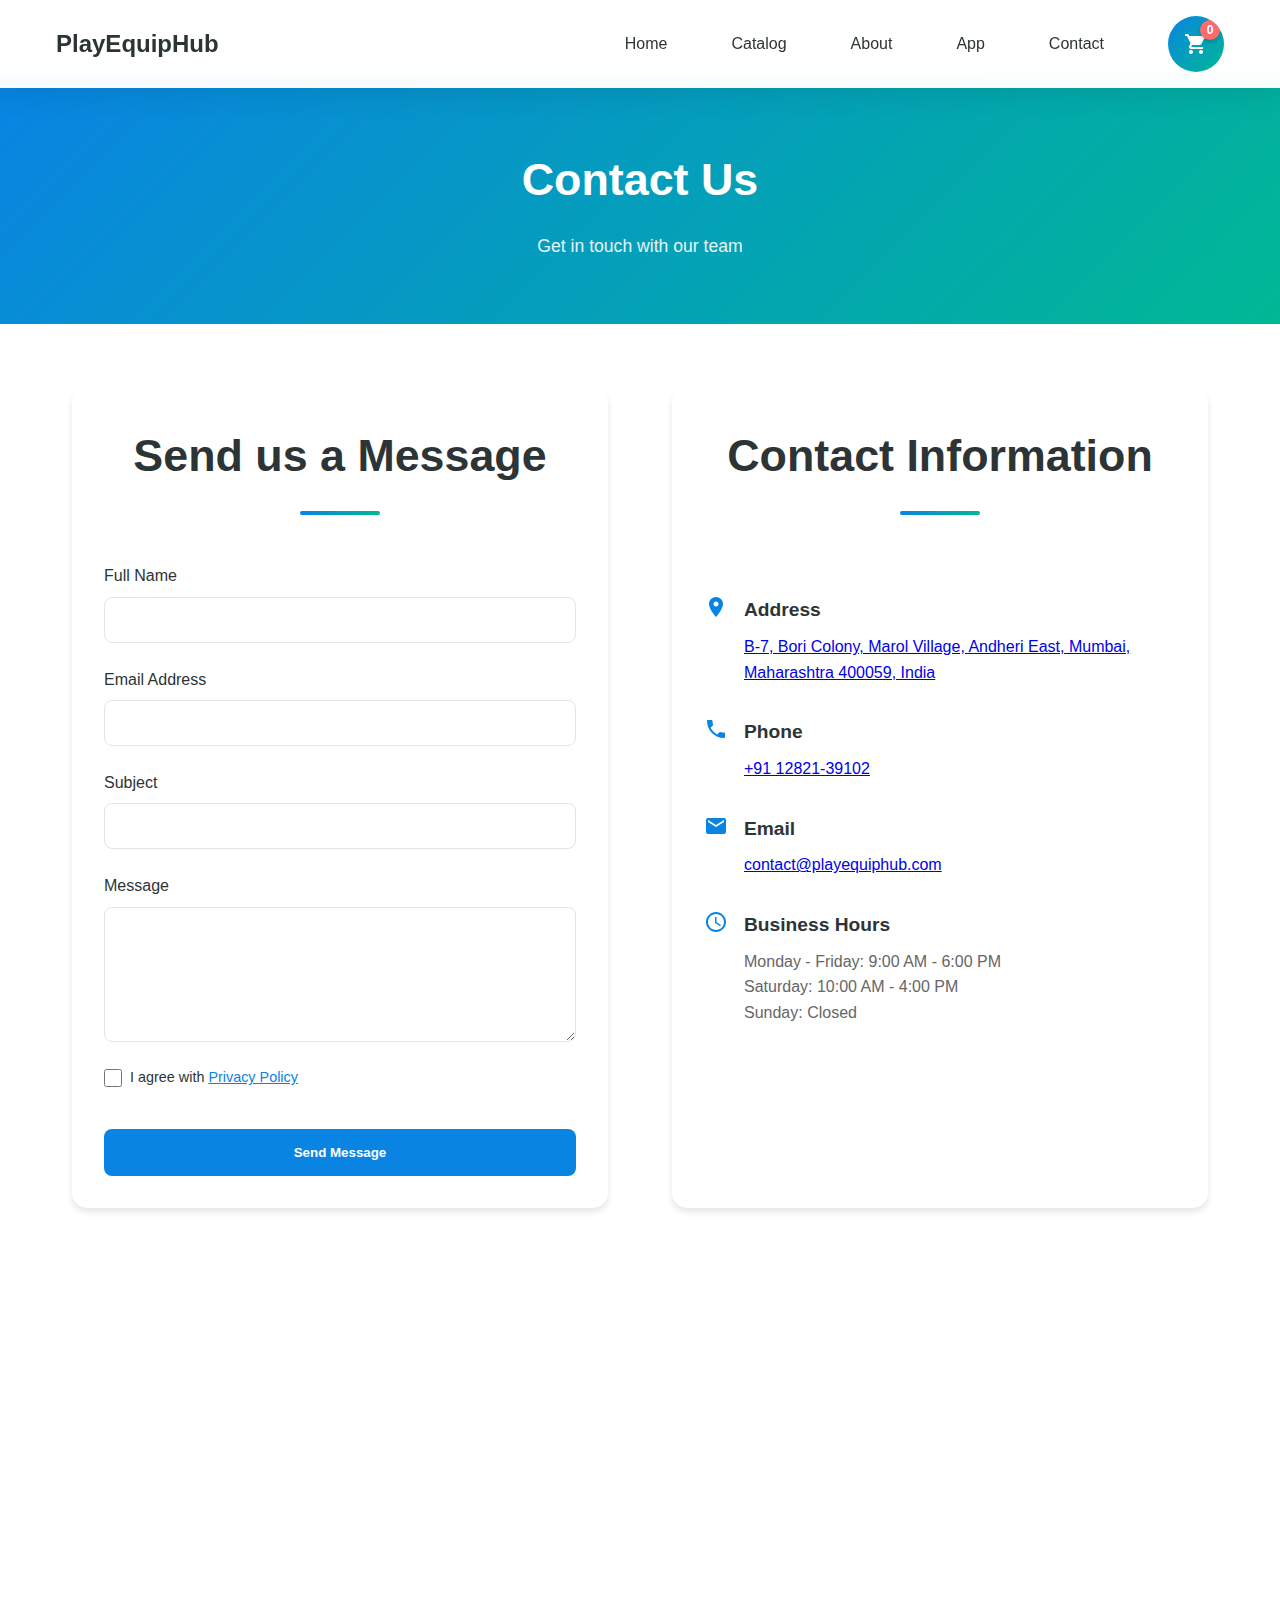
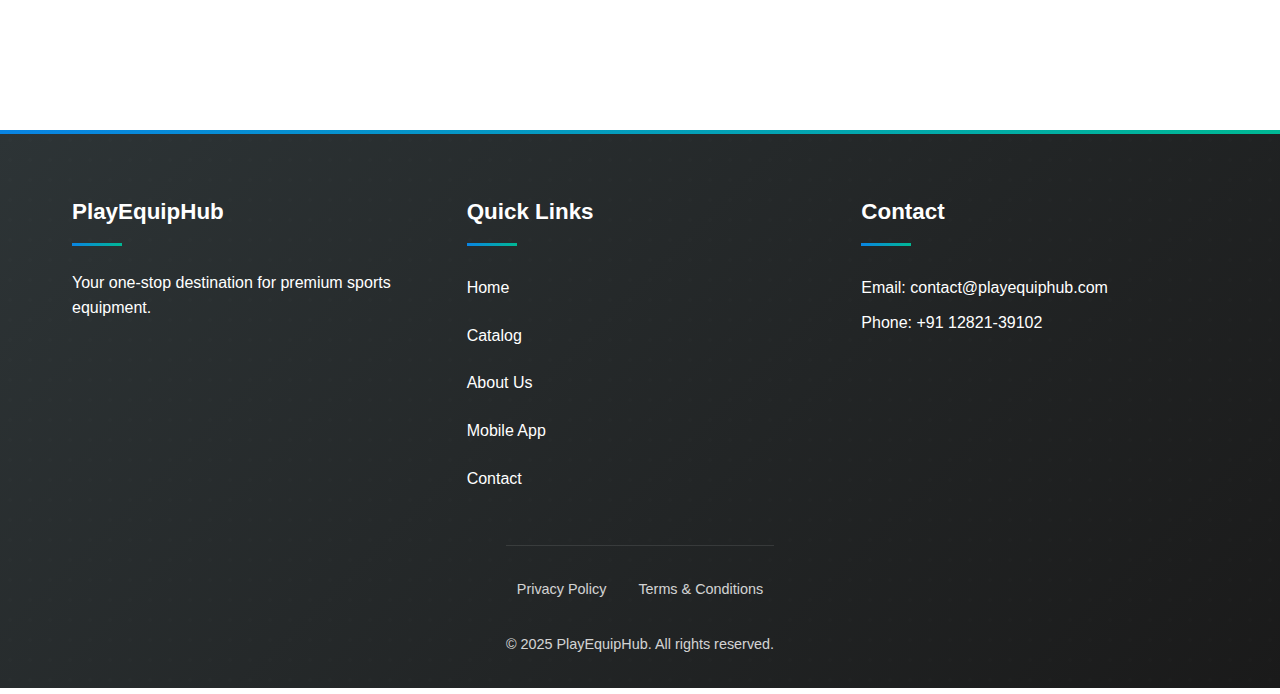
==== commit 745e520f: "Update image formats and enhance contact page layout" ====
--- a/contact/index.html
+++ b/contact/index.html
@@ -1,153 +1,211 @@
 <!DOCTYPE html>
 <html lang="en">
-<head>
-    <meta charset="UTF-8">
-		<meta name="description" content="Contact us at PlayEquipHub for any inquiries or assistance. We are here to help you with your sports equipment needs. Get in touch with us today!">
-    <meta name="viewport" content="width=device-width, initial-scale=1.0">
+  <head>
+    <meta charset="UTF-8" />
+    <meta
+      name="description"
+      content="Contact us at PlayEquipHub for any inquiries or assistance. We are here to help you with your sports equipment needs. Get in touch with us today!"
+    />
+    <meta name="viewport" content="width=device-width, initial-scale=1.0" />
     <title>Contact Us - PlayEquipHub</title>
-    <link rel="stylesheet" href="/css/style.css">
-</head>
-<body>
-	<header class="header">
-		<div class="header-container">
-				<div class="logo">
-						<a href="/">PlayEquipHub</a>
-				</div>
-				<nav class="nav-menu">
-						<ul>
-								<li><a href="/">Home</a></li>
-								<li><a href="/catalog">Catalog</a></li>
-								<li><a href="/about">About</a></li>
-								<li><a href="/app">App</a></li>
-								<li><a href="/contact">Contact</a></li>
-								<li class="cart-icon">
-										<a href="/cart">
-												<span class="cart-count">0</span>
-												<svg viewBox="0 0 24 24" width="24" height="24">
-														<path d="M7 18c-1.1 0-1.99.9-1.99 2S5.9 22 7 22s2-.9 2-2-.9-2-2-2zM1 2v2h2l3.6 7.59-1.35 2.45c-.16.28-.25.61-.25.96 0 1.1.9 2 2 2h12v-2H7.42c-.14 0-.25-.11-.25-.25l.03-.12.9-1.63h7.45c.75 0 1.41-.41 1.75-1.03l3.58-6.49c.08-.14.12-.31.12-.48 0-.55-.45-1-1-1H5.21l-.94-2H1zm16 16c-1.1 0-1.99.9-1.99 2s.89 2 1.99 2 2-.9 2-2-.9-2-2-2z"/>
-												</svg>
-										</a>
-								</li>
-						</ul>
-				</nav>
-		</div>
-</header>
+    <link rel="stylesheet" href="/css/style.css" />
+  </head>
+  <body>
+    <header class="header">
+      <div class="header-container">
+        <div class="logo">
+          <a href="/">PlayEquipHub</a>
+        </div>
+        <nav class="nav-menu">
+          <ul>
+            <li><a href="/">Home</a></li>
+            <li><a href="/catalog">Catalog</a></li>
+            <li><a href="/about">About</a></li>
+            <li><a href="/app">App</a></li>
+            <li><a href="/contact">Contact</a></li>
+            <li class="cart-icon">
+              <a href="/cart">
+                <span class="cart-count">0</span>
+                <svg viewBox="0 0 24 24" width="24" height="24">
+                  <path
+                    d="M7 18c-1.1 0-1.99.9-1.99 2S5.9 22 7 22s2-.9 2-2-.9-2-2-2zM1 2v2h2l3.6 7.59-1.35 2.45c-.16.28-.25.61-.25.96 0 1.1.9 2 2 2h12v-2H7.42c-.14 0-.25-.11-.25-.25l.03-.12.9-1.63h7.45c.75 0 1.41-.41 1.75-1.03l3.58-6.49c.08-.14.12-.31.12-.48 0-.55-.45-1-1-1H5.21l-.94-2H1zm16 16c-1.1 0-1.99.9-1.99 2s.89 2 1.99 2 2-.9 2-2-.9-2-2-2z"
+                  />
+                </svg>
+              </a>
+            </li>
+          </ul>
+        </nav>
+      </div>
+    </header>
 
     <main class="contact-page">
-        <section class="page-hero">
-            <div class="section-container">
-                <h1>Contact Us</h1>
-                <p>Get in touch with our team</p>
+      <section class="page-hero">
+        <div class="section-container">
+          <h1>Contact Us</h1>
+          <p>Get in touch with our team</p>
+        </div>
+      </section>
+
+      <div class="contact-content">
+        <div class="section-container">
+          <div class="contact-grid">
+            <div class="contact-form-container">
+              <h2>Send us a Message</h2>
+              <form
+                class="contact-form"
+                action="/thanks_form.php"
+                method="POST"
+              >
+                <div class="form-group">
+                  <label for="name">Full Name</label>
+                  <input type="text" id="name" name="name" required />
+                </div>
+                <div class="form-group">
+                  <label for="email">Email Address</label>
+                  <input type="email" id="email" name="email" required />
+                </div>
+                <div class="form-group">
+                  <label for="subject">Subject</label>
+                  <input type="text" id="subject" name="subject" required />
+                </div>
+                <div class="form-group">
+                  <label for="message">Message</label>
+                  <textarea
+                    id="message"
+                    name="message"
+                    rows="6"
+                    required
+                  ></textarea>
+                </div>
+                <div class="privacy-checkbox">
+                  <input
+                    type="checkbox"
+                    id="privacy-policy"
+                    name="privacy-policy"
+                    required
+                  />
+                  <label for="privacy-policy"
+                    >I agree with
+                    <a href="/privacy-policy">Privacy Policy</a></label
+                  >
+                </div>
+                <button type="submit" class="submit-btn">Send Message</button>
+              </form>
             </div>
-        </section>
-
-        <div class="contact-content">
-            <div class="section-container">
-                <div class="contact-grid">
-                    <div class="contact-form-container">
-                        <h2>Send us a Message</h2>
-                        <form class="contact-form" action="/thanks_form.php" method="POST">
-                            <div class="form-group">
-                                <label for="name">Full Name</label>
-                                <input type="text" id="name" name="name" required>
-                            </div>
-                            <div class="form-group">
-                                <label for="email">Email Address</label>
-                                <input type="email" id="email" name="email" required>
-                            </div>
-                            <div class="form-group">
-                                <label for="subject">Subject</label>
-                                <input type="text" id="subject" name="subject" required>
-                            </div>
-                            <div class="form-group">
-                                <label for="message">Message</label>
-                                <textarea id="message" name="message" rows="6" required></textarea>
-                            </div>
-                            <div class="privacy-checkbox">
-                                <input type="checkbox" id="privacy-policy" name="privacy-policy" required>
-                                <label for="privacy-policy">I agree with <a href="/privacy-policy">Privacy Policy</a></label>
-                            </div>
-                            <button type="submit" class="submit-btn">Send Message</button>
-                        </form>
-                    </div>
-
-                    <div class="contact-info-container">
-                        <div class="contact-info">
-                            <h2>Contact Information</h2>
-                            <div class="info-item">
-                                <svg viewBox="0 0 24 24" width="24" height="24">
-                                    <path fill="currentColor" d="M12 2C8.13 2 5 5.13 5 9c0 5.25 7 13 7 13s7-7.75 7-13c0-3.87-3.13-7-7-7zm0 9.5c-1.38 0-2.5-1.12-2.5-2.5s1.12-2.5 2.5-2.5 2.5 1.12 2.5 2.5-1.12 2.5-2.5 2.5z"/>
-                                </svg>
-                                <div>
-                                    <h3>Address</h3>
-                                    <p>123 Sports Avenue<br>Mumbai, Maharashtra 400001<br>India</p>
-                                </div>
-                            </div>
-                            <div class="info-item">
-                                <svg viewBox="0 0 24 24" width="24" height="24">
-                                    <path fill="currentColor" d="M6.62 10.79c1.44 2.83 3.76 5.14 6.59 6.59l2.2-2.2c.27-.27.67-.36 1.02-.24 1.12.37 2.33.57 3.57.57.55 0 1 .45 1 1V20c0 .55-.45 1-1 1-9.39 0-17-7.61-17-17 0-.55.45-1 1-1h3.5c.55 0 1 .45 1 1 0 1.25.2 2.45.57 3.57.11.35.03.74-.25 1.02l-2.2 2.2z"/>
-                                </svg>
-                                <div>
-                                    <h3>Phone</h3>
-                                    <p>+91 1234567890</p>
-                                    <p>+91 9876543210</p>
-                                </div>
-                            </div>
-                            <div class="info-item">
-                                <svg viewBox="0 0 24 24" width="24" height="24">
-                                    <path fill="currentColor" d="M20 4H4c-1.1 0-1.99.9-1.99 2L2 18c0 1.1.9 2 2 2h16c1.1 0 2-.9 2-2V6c0-1.1-.9-2-2-2zm0 4l-8 5-8-5V6l8 5 8-5v2z"/>
-                                </svg>
-                                <div>
-                                    <h3>Email</h3>
-                                    <p><a href="mailto:contact@playequiphub.com">contact@playequiphub.com</a></p>
-                                </div>
-                            </div>
-                            <div class="info-item">
-                                <svg viewBox="0 0 24 24" width="24" height="24">
-                                    <path fill="currentColor" d="M11.99 2C6.47 2 2 6.48 2 12s4.47 10 9.99 10C17.52 22 22 17.52 22 12S17.52 2 11.99 2zM12 20c-4.42 0-8-3.58-8-8s3.58-8 8-8 8 3.58 8 8-3.58 8-8 8zm.5-13H11v6l5.25 3.15.75-1.23-4.5-2.67z"/>
-                                </svg>
-                                <div>
-                                    <h3>Business Hours</h3>
-                                    <p>Monday - Friday: 9:00 AM - 6:00 PM</p>
-                                    <p>Saturday: 10:00 AM - 4:00 PM</p>
-                                    <p>Sunday: Closed</p>
-                                </div>
-                            </div>
-                        </div>
-                    </div>
-                </div>
+
+            <div class="contact-info-container">
+              <div class="contact-info">
+                <h2>Contact Information</h2>
+                <div class="info-item">
+                  <svg viewBox="0 0 24 24" width="24" height="24">
+                    <path
+                      fill="currentColor"
+                      d="M12 2C8.13 2 5 5.13 5 9c0 5.25 7 13 7 13s7-7.75 7-13c0-3.87-3.13-7-7-7zm0 9.5c-1.38 0-2.5-1.12-2.5-2.5s1.12-2.5 2.5-2.5 2.5 1.12 2.5 2.5-1.12 2.5-2.5 2.5z"
+                    />
+                  </svg>
+                  <div>
+                    <h3>Address</h3>
+                    <p>
+                      <a href="https://maps.app.goo.gl/hehHPwaY8L7hardQ6" target="_blank"
+                        >B-7, Bori Colony, Marol Village, Andheri East, Mumbai,
+                        Maharashtra 400059, India</a
+                      >
+                    </p>
+                  </div>
+                </div>
+                <div class="info-item">
+                  <svg viewBox="0 0 24 24" width="24" height="24">
+                    <path
+                      fill="currentColor"
+                      d="M6.62 10.79c1.44 2.83 3.76 5.14 6.59 6.59l2.2-2.2c.27-.27.67-.36 1.02-.24 1.12.37 2.33.57 3.57.57.55 0 1 .45 1 1V20c0 .55-.45 1-1 1-9.39 0-17-7.61-17-17 0-.55.45-1 1-1h3.5c.55 0 1 .45 1 1 0 1.25.2 2.45.57 3.57.11.35.03.74-.25 1.02l-2.2 2.2z"
+                    />
+                  </svg>
+                  <div>
+                    <h3>Phone</h3>
+                    <p><a href="tel:+911282139102">+91 12821-39102</a></p>
+                  </div>
+                </div>
+                <div class="info-item">
+                  <svg viewBox="0 0 24 24" width="24" height="24">
+                    <path
+                      fill="currentColor"
+                      d="M20 4H4c-1.1 0-1.99.9-1.99 2L2 18c0 1.1.9 2 2 2h16c1.1 0 2-.9 2-2V6c0-1.1-.9-2-2-2zm0 4l-8 5-8-5V6l8 5 8-5v2z"
+                    />
+                  </svg>
+                  <div>
+                    <h3>Email</h3>
+                    <p>
+                      <a href="mailto:contact@playequiphub.com"
+                        >contact@playequiphub.com</a
+                      >
+                    </p>
+                  </div>
+                </div>
+                <div class="info-item">
+                  <svg viewBox="0 0 24 24" width="24" height="24">
+                    <path
+                      fill="currentColor"
+                      d="M11.99 2C6.47 2 2 6.48 2 12s4.47 10 9.99 10C17.52 22 22 17.52 22 12S17.52 2 11.99 2zM12 20c-4.42 0-8-3.58-8-8s3.58-8 8-8 8 3.58 8 8-3.58 8-8 8zm.5-13H11v6l5.25 3.15.75-1.23-4.5-2.67z"
+                    />
+                  </svg>
+                  <div>
+                    <h3>Business Hours</h3>
+                    <p>Monday - Friday: 9:00 AM - 6:00 PM</p>
+                    <p>Saturday: 10:00 AM - 4:00 PM</p>
+                    <p>Sunday: Closed</p>
+                  </div>
+                </div>
+              </div>
             </div>
+          </div>
         </div>
+      </div>
+      <div class="contact-map">
+        <iframe
+          src="https://www.google.com/maps/embed?pb=!1m18!1m12!1m3!1d414.67500630325173!2d72.87492979685106!3d19.111309616763055!2m3!1f0!2f0!3f0!3m2!1i1024!2i768!4f13.1!3m3!1m2!1s0x3be7c81586605f09%3A0x9de582ccf4d426fe!2zQi03LCBCb3JpIENvbG9ueSwgTWFyb2wgVmlsbGFnZSwgQW5kaGVyaSBFYXN0LCBNdW1iYWksIE1haGFyYXNodHJhIDQwMDA1OSwg0JjQvdC00LjRjw!5e1!3m2!1sru!2sru!4v1741960507663!5m2!1sru!2sru"
+          width="100%"
+          height="450"
+          style="border: 0"
+          allowfullscreen=""
+          loading="lazy"
+          referrerpolicy="no-referrer-when-downgrade"
+        ></iframe>
+      </div>
     </main>
 
     <footer class="footer">
-        <div class="section-container">
-            <div class="footer-content">
-                <div class="footer-section">
-                    <h3>PlayEquipHub</h3>
-                    <p>Your one-stop destination for premium sports equipment.</p>
-                </div>
-                <div class="footer-section">
-                    <h3>Quick Links</h3>
-                    <ul>
-                        <li><a href="/catalog">Catalog</a></li>
-                        <li><a href="/about">About Us</a></li>
-                        <li><a href="/app">Mobile App</a></li>
-                        <li><a href="/contact">Contact</a></li>
-                    </ul>
-                </div>
-                <div class="footer-section">
-                    <h3>Contact</h3>
-										<p>Email: <a href="mailto:contact@playequiphub.com">contact@playequiphub.com</a></p>
-                    <p>Phone: <a href="tel:+911282139102">+91 12821-39102</a></p>
-                </div>
-            </div>
-            <div class="footer-bottom">
-                <p>&copy; 2025 PlayEquipHub. All rights reserved.</p>
-            </div>
-        </div>
-    </footer>
+			<div class="section-container">
+					<div class="footer-content">
+							<div class="footer-section">
+									<h3>PlayEquipHub</h3>
+									<p>Your one-stop destination for premium sports equipment.</p>
+							</div>
+							<div class="footer-section">
+									<h3>Quick Links</h3>
+									<ul>
+											<li><a href="/">Home</a></li>
+											<li><a href="/catalog">Catalog</a></li>
+											<li><a href="/about">About Us</a></li>
+											<li><a href="/app">Mobile App</a></li>
+											<li><a href="/contact">Contact</a></li>
+									</ul>
+							</div>
+							<div class="footer-section">
+									<h3>Contact</h3>
+									<p>Email: <a href="mailto:contact@playequiphub.com">contact@playequiphub.com</a></p>
+									<p>Phone: <a href="tel:+911282139102">+91 12821-39102</a></p>
+							</div>
+					</div>
+					<div class="footer-bottom">
+							<div class="footer-legal-links">
+									<a href="/privacy-policy">Privacy Policy</a>
+									<a href="/terms-conditions">Terms & Conditions</a>
+							</div>
+							<p>&copy; 2025 PlayEquipHub. All rights reserved.</p>
+					</div>
+			</div>
+	</footer>
 
     <script src="/js/main.js"></script>
-</body>
-</html> +  </body>
+</html>
--- a/css/style.css
+++ b/css/style.css
@@ -100,27 +100,28 @@
     overflow: hidden;
 }
 
-.nav-menu a::before {
-    content: '';
-    position: absolute;
-    top: 0;
-    left: 0;
-    width: 100%;
-    height: 100%;
-    background: linear-gradient(135deg, var(--secondary-color), var(--accent-color));
-    opacity: 0;
-    z-index: -1;
-    transform: translateY(100%);
-    transition: all 0.3s ease;
-}
-
-.nav-menu a:hover {
-    color: var(--white);
-}
-
-.nav-menu a:hover::before {
-    opacity: 1;
-    transform: translateY(0);
+@media screen and (min-width: 1050px) {
+    .nav-menu a::before {
+        content: '';
+        position: absolute;
+        top: 0;
+        left: 0;
+        width: 100%;
+        height: 100%;
+        background: linear-gradient(135deg, var(--secondary-color), var(--accent-color));
+        opacity: 0;
+        z-index: -1;
+        transform: translateY(100%);
+        transition: all 0.3s ease;
+    }
+		.nav-menu a:hover {
+			color: var(--white);
+	}
+	
+	.nav-menu a:hover::before {
+			opacity: 1;
+			transform: translateY(0);
+	}
 }
 
 .cart-icon {
@@ -181,15 +182,15 @@
 .hero {
     margin-top: 80px;
     min-height: 80vh;
+		padding: 2rem 0;
     display: flex;
     align-items: center;
     background: linear-gradient(135deg, var(--light-gray) 0%, var(--white) 100%);
-    padding: 2rem;
 }
 
 .hero-content {
     flex: 1;
-    padding: 2rem;
+    padding-bottom: 2rem;
 }
 
 .hero h1 {
@@ -240,7 +241,7 @@
     width: 100%;
 }
 
-@media (max-width: 768px) {
+@media (max-width: 1050px) {
     .section-container {
         padding: 0 1rem;
     }
@@ -266,7 +267,7 @@
     .about-content,
     .shipping-info,
     .contact-content {
-        padding: 3rem 1rem !important;
+        padding: 3rem 0rem !important;
     }
 
     .product-grid,
@@ -332,7 +333,6 @@
     .contact-grid {
         grid-template-columns: 1fr !important;
         gap: 2rem !important;
-        padding: 0 1rem !important;
     }
 
     .cart-container {
@@ -443,7 +443,7 @@
     background: var(--light-gray);
 }
 
-@media screen and (max-width: 768px) {
+@media screen and (max-width: 1050px) {
 	.categories {
 		padding: 4rem 0rem;
 	}
@@ -653,7 +653,7 @@
     transform-origin: left;
 }
 
-@media (max-width: 768px) {
+@media (max-width: 1050px) {
     .footer-legal-links {
         flex-direction: column;
         gap: 0.5rem;
@@ -875,7 +875,7 @@
     box-shadow: 0 10px 30px rgba(0, 0, 0, 0.2);
 }
 
-@media (max-width: 768px) {
+@media (max-width: 1050px) {
     .app-hero .section-container {
         flex-direction: column;
         text-align: center;
@@ -889,19 +889,6 @@
     .app-content {
         order: 2;
     }
-}
-
-.app-hero::before {
-    content: '';
-    position: absolute;
-    top: 0;
-    left: 0;
-    right: 0;
-    bottom: 0;
-    background-image: radial-gradient(circle at 10px 10px, rgba(255, 255, 255, 0.1) 2px, transparent 0);
-    background-size: 20px 20px;
-    opacity: 0.2;
-    z-index: 1;
 }
 
 .app-content h1 {
@@ -952,7 +939,7 @@
 	padding: 6rem 2rem;
 }
 
-@media (max-width: 768px) {
+@media (max-width: 1050px) {
 	.features {
 		padding: 4rem 0rem;
 	}
@@ -1075,7 +1062,7 @@
 }
 
 /* Responsive Design for App Page */
-@media (max-width: 768px) {
+@media (max-width: 1050px) {
     .app-hero {
         padding: 4rem 1.5rem;
     }
@@ -1298,7 +1285,7 @@
     }
 }
 
-@media (max-width: 768px) {
+@media (max-width: 1050px) {
     .about-hero h1 {
         font-size: 2.5rem;
     }
@@ -1472,7 +1459,7 @@
 }
 
 /* Responsive Design */
-@media (max-width: 768px) {
+@media (max-width: 1050px) {
     .container {
         flex-direction: column;
         text-align: center;
@@ -1840,7 +1827,7 @@
     transform: scale(1.2);
 }
 
-@media (max-width: 768px) {
+@media (max-width: 1050px) {
     .testimonials {
         padding: 4rem 0;
     }
@@ -1957,13 +1944,13 @@
 }
 
 
-@media (min-width: 768px) {
+@media (min-width: 1050px) {
     .testimonial-card {
         flex: 0 0 100%;
     }
 }
 
-@media (max-width: 768px) {
+@media (max-width: 1050px) {
     .newsletter-form {
         flex-direction: column;
     }
@@ -2275,7 +2262,7 @@
     display: inline-block;
 }
 
-@media (max-width: 768px) {
+@media (max-width: 1050px) {
     .partners-grid {
         grid-template-columns: 1fr;
         gap: 1.5rem;
@@ -2417,7 +2404,7 @@
     transition: transform 0.3s ease;
 }
 
-@media screen and (max-width: 768px) {
+@media screen and (max-width: 1050px) {
 	.achievement-item {
 		min-width: 300px;
 	}
@@ -2444,7 +2431,7 @@
 }
 
 /* Медиа-запросы для адаптивности */
-@media (max-width: 768px) {
+@media (max-width: 1050px) {
     .timeline::before {
         left: 20px;
     }
@@ -2572,7 +2559,7 @@
     line-height: 1.6;
 }
 
-@media (max-width: 768px) {
+@media (max-width: 1050px) {
     .page-hero h1 {
         font-size: 2.2rem;
     }
@@ -2697,7 +2684,7 @@
     }
 }
 
-@media (max-width: 768px) {
+@media (max-width: 1050px) {
     .contact-form-container,
     .contact-info-container {
         padding: 1.5rem;
@@ -2742,13 +2729,13 @@
     transform: translateY(-9px) rotate(-45deg);
 }
 
-@media (max-width: 768px) {
+@media (max-width: 1050px) {
     .menu-toggle {
         display: flex;
     }
     .nav-menu {
         position: fixed;
-        top: 80px;
+        top: 60px;
         left: 0;
         width: 100%;
         height: 0;
@@ -2760,7 +2747,7 @@
         visibility: hidden;
     }
     .nav-menu.active {
-        height: calc(100vh - 80px);
+        height: calc(100vh - 60px);
         visibility: visible;
     }
     .nav-menu ul {
@@ -2830,6 +2817,12 @@
     height: 100%;
     object-fit: cover;
     transition: transform 0.5s ease;
+}
+
+@media (max-width: 1050px) {
+	.sport-image {
+		height: 300px;
+	}
 }
 
 .sport-card:hover .sport-image img {
@@ -2965,7 +2958,7 @@
     }
 }
 
-@media (max-width: 768px) {
+@media (max-width: 1050px) {
     .sports-grid {
         grid-template-columns: 1fr;
     }
@@ -2976,7 +2969,7 @@
     
     .tips-image {
         order: -1;
-        height: 300px;
+        height: 500px;
     }
 }
 
@@ -2993,7 +2986,7 @@
     margin-top: 2rem;
 }
 
-@media screen and (max-width: 768px) {
+@media screen and (max-width: 1050px) {
 	.app-reviews-grid {
 		grid-template-columns: 1fr;
 	}
@@ -3166,7 +3159,7 @@
     margin-right: 0.5rem;
 }
 
-@media (max-width: 768px) {
+@media (max-width: 1050px) {
     .app-comparison-section {
         padding: 3rem 1rem;
     }
@@ -3400,7 +3393,7 @@
     }
 }
 
-@media (max-width: 768px) {
+@media (max-width: 1050px) {
     .csr-grid {
         grid-template-columns: 1fr;
     }
@@ -3424,7 +3417,7 @@
     }
 }
 
-@media (max-width: 768px) {
+@media (max-width: 1050px) {
     /* ... существующие стили ... */
     
     .quantity-controls {
@@ -3463,6 +3456,7 @@
 }
 
 .thanks-icon {
+	margin: 0 auto;
 	width: 100px;
 	height: 100px;
 	margin-bottom: 2rem;
